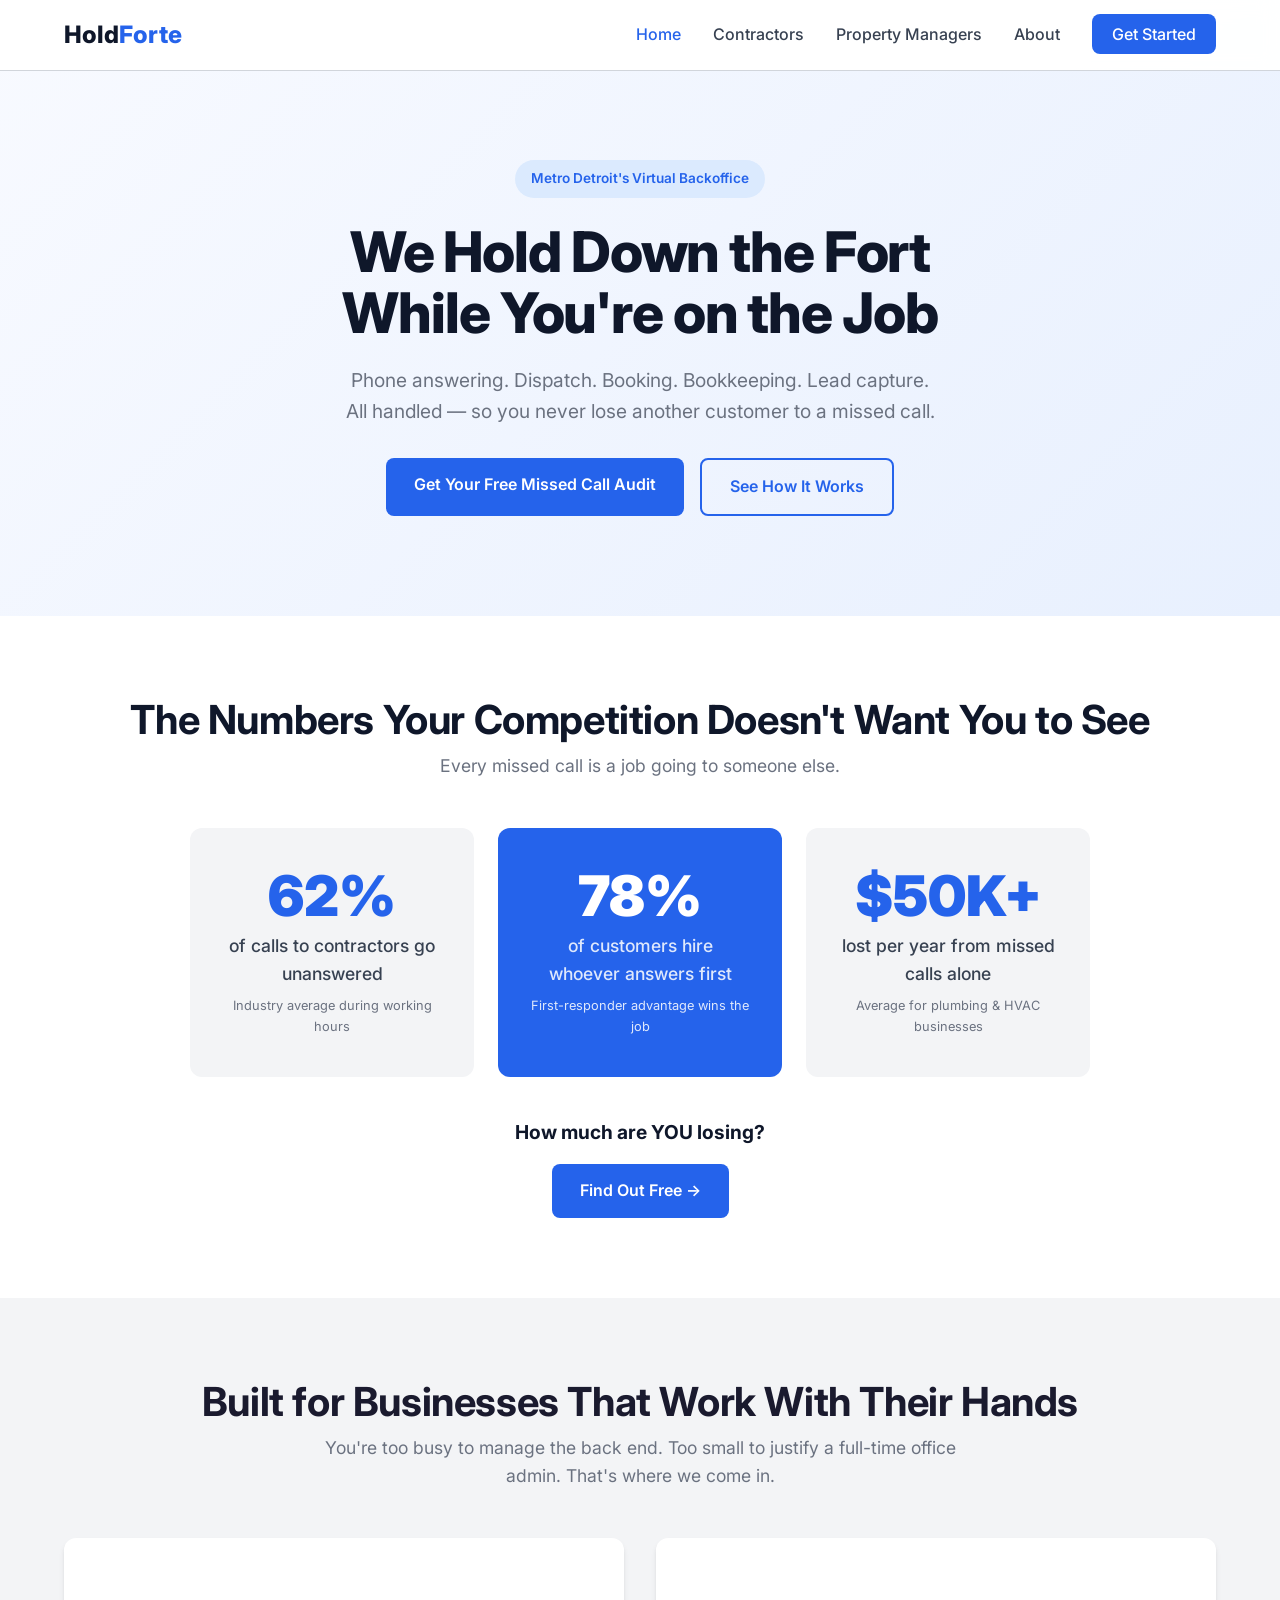
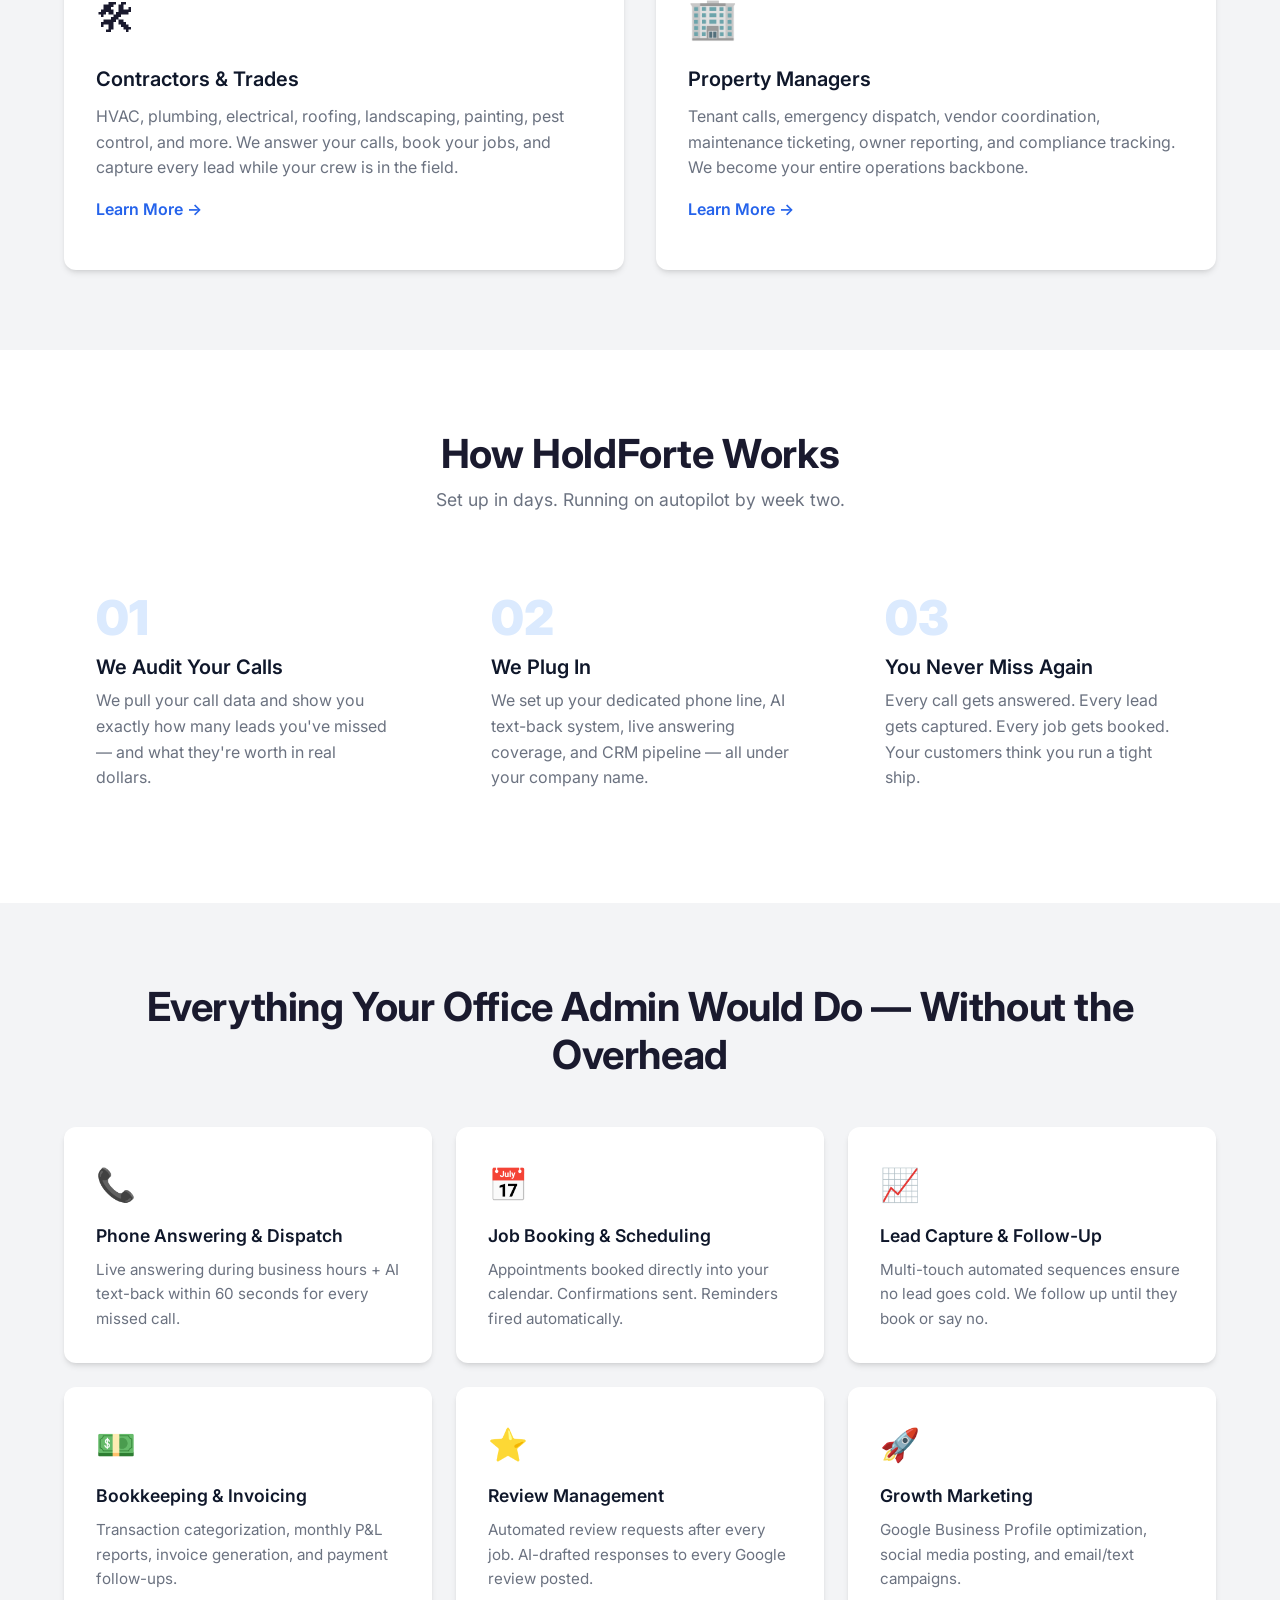
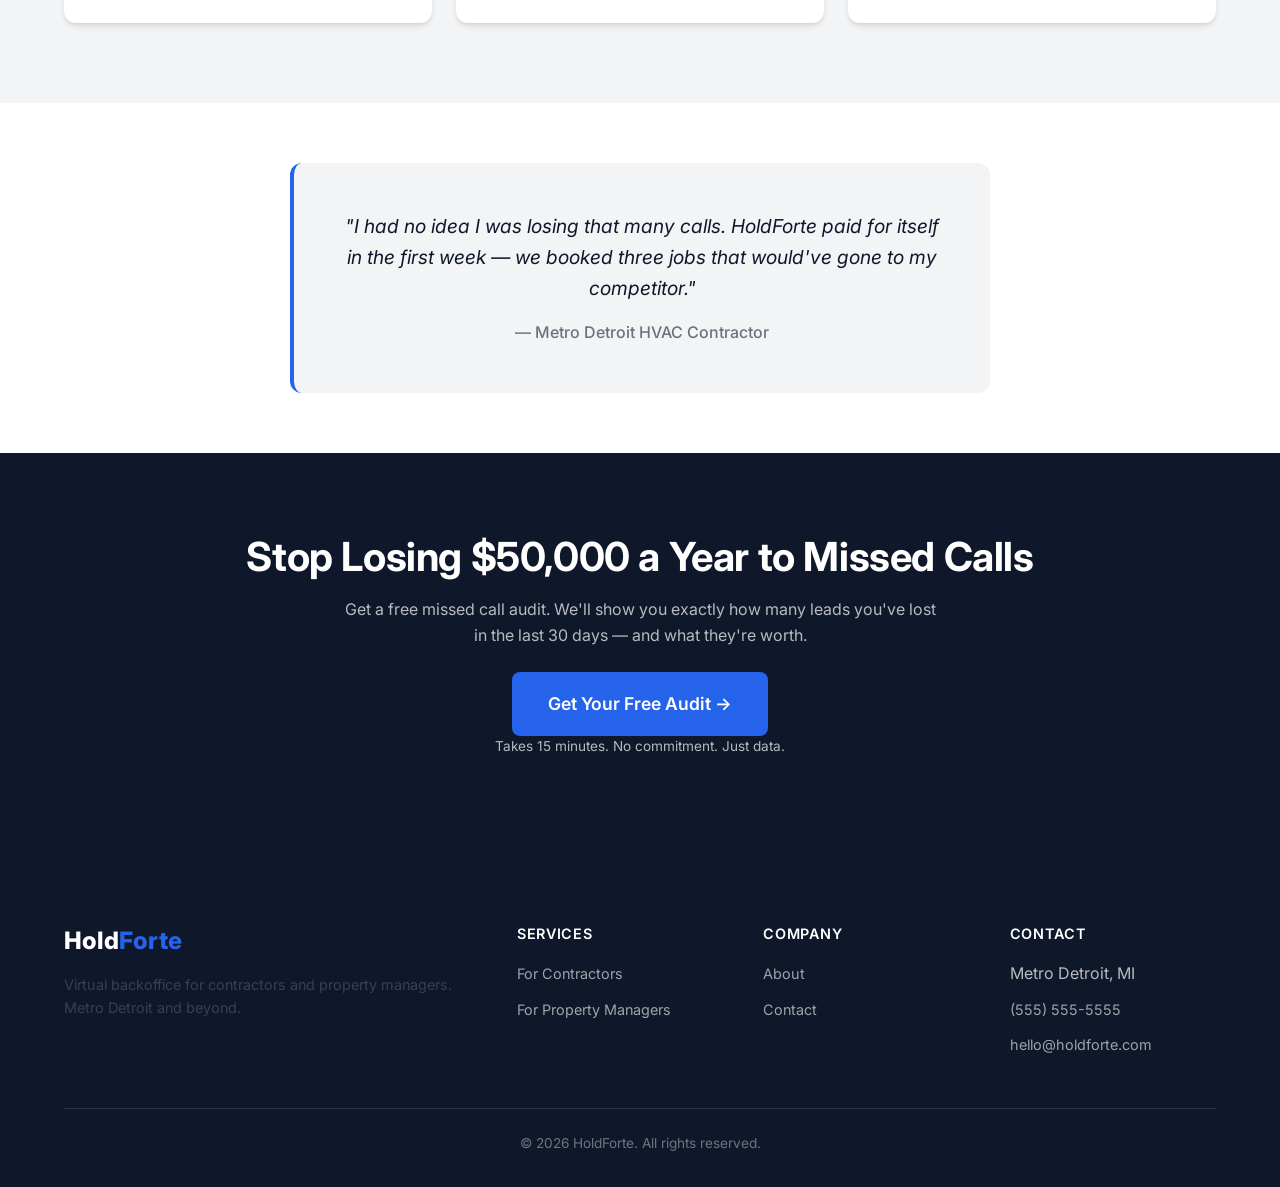
==== holdforte-site/index.html @ 232f2402 "Add HoldForte virtual backoffice website - full multi-page site with contractor and property manager" ====
<!DOCTYPE html>
<html lang="en">
<head>
    <meta charset="UTF-8">
    <meta name="viewport" content="width=device-width, initial-scale=1.0">
    <title>HoldForte | Virtual Backoffice for Contractors & Property Managers</title>
    <link rel="stylesheet" href="styles.css">
    <link rel="preconnect" href="https://fonts.googleapis.com">
    <link href="https://fonts.googleapis.com/css2?family=Inter:wght@300;400;500;600;700;800;900&display=swap" rel="stylesheet">
</head>
<body>
    <!-- Navigation -->
    <nav class="navbar">
        <div class="nav-container">
            <a href="index.html" class="logo">Hold<span class="logo-accent">Forte</span></a>
            <button class="nav-toggle" aria-label="Toggle menu">
                <span></span><span></span><span></span>
            </button>
            <ul class="nav-links">
                <li><a href="index.html" class="active">Home</a></li>
                <li><a href="contractors.html">Contractors</a></li>
                <li><a href="property-managers.html">Property Managers</a></li>
                <li><a href="about.html">About</a></li>
                <li><a href="contact.html" class="nav-cta">Get Started</a></li>
            </ul>
        </div>
    </nav>

    <!-- Hero Section -->
    <section class="hero">
        <div class="hero-content">
            <div class="hero-badge">Metro Detroit's Virtual Backoffice</div>
            <h1>We Hold Down the Fort<br>While You're on the Job</h1>
            <p class="hero-subtitle">Phone answering. Dispatch. Booking. Bookkeeping. Lead capture. All handled — so you never lose another customer to a missed call.</p>
            <div class="hero-cta-group">
                <a href="contact.html" class="btn btn-primary">Get Your Free Missed Call Audit</a>
                <a href="#how-it-works" class="btn btn-secondary">See How It Works</a>
            </div>
        </div>
    </section>

    <!-- Pain Stats Section -->
    <section class="stats-section">
        <div class="container">
            <div class="stats-header">
                <h2>The Numbers Your Competition Doesn't Want You to See</h2>
                <p>Every missed call is a job going to someone else.</p>
            </div>
            <div class="stats-grid">
                <div class="stat-card">
                    <div class="stat-number">62%</div>
                    <div class="stat-label">of calls to contractors go unanswered</div>
                    <div class="stat-source">Industry average during working hours</div>
                </div>
                <div class="stat-card stat-card-highlight">
                    <div class="stat-number">78%</div>
                    <div class="stat-label">of customers hire whoever answers first</div>
                    <div class="stat-source">First-responder advantage wins the job</div>
                </div>
                <div class="stat-card">
                    <div class="stat-number">$50K+</div>
                    <div class="stat-label">lost per year from missed calls alone</div>
                    <div class="stat-source">Average for plumbing & HVAC businesses</div>
                </div>
            </div>
            <div class="stats-cta">
                <p><strong>How much are YOU losing?</strong></p>
                <a href="contact.html" class="btn btn-primary">Find Out Free &rarr;</a>
            </div>
        </div>
    </section>

    <!-- Who We Serve -->
    <section class="serve-section">
        <div class="container">
            <h2>Built for Businesses That Work With Their Hands</h2>
            <p class="section-subtitle">You're too busy to manage the back end. Too small to justify a full-time office admin. That's where we come in.</p>
            <div class="serve-grid">
                <a href="contractors.html" class="serve-card">
                    <div class="serve-icon">&#128736;</div>
                    <h3>Contractors & Trades</h3>
                    <p>HVAC, plumbing, electrical, roofing, landscaping, painting, pest control, and more. We answer your calls, book your jobs, and capture every lead while your crew is in the field.</p>
                    <span class="serve-link">Learn More &rarr;</span>
                </a>
                <a href="property-managers.html" class="serve-card">
                    <div class="serve-icon">&#127970;</div>
                    <h3>Property Managers</h3>
                    <p>Tenant calls, emergency dispatch, vendor coordination, maintenance ticketing, owner reporting, and compliance tracking. We become your entire operations backbone.</p>
                    <span class="serve-link">Learn More &rarr;</span>
                </a>
            </div>
        </div>
    </section>

    <!-- How It Works -->
    <section class="how-section" id="how-it-works">
        <div class="container">
            <h2>How HoldForte Works</h2>
            <p class="section-subtitle">Set up in days. Running on autopilot by week two.</p>
            <div class="steps-grid">
                <div class="step-card">
                    <div class="step-number">01</div>
                    <h3>We Audit Your Calls</h3>
                    <p>We pull your call data and show you exactly how many leads you've missed — and what they're worth in real dollars.</p>
                </div>
                <div class="step-card">
                    <div class="step-number">02</div>
                    <h3>We Plug In</h3>
                    <p>We set up your dedicated phone line, AI text-back system, live answering coverage, and CRM pipeline — all under your company name.</p>
                </div>
                <div class="step-card">
                    <div class="step-number">03</div>
                    <h3>You Never Miss Again</h3>
                    <p>Every call gets answered. Every lead gets captured. Every job gets booked. Your customers think you run a tight ship.</p>
                </div>
            </div>
        </div>
    </section>

    <!-- Services Overview -->
    <section class="services-overview">
        <div class="container">
            <h2>Everything Your Office Admin Would Do — Without the Overhead</h2>
            <div class="services-grid">
                <div class="service-item">
                    <div class="service-icon-sm">&#128222;</div>
                    <h4>Phone Answering & Dispatch</h4>
                    <p>Live answering during business hours + AI text-back within 60 seconds for every missed call.</p>
                </div>
                <div class="service-item">
                    <div class="service-icon-sm">&#128197;</div>
                    <h4>Job Booking & Scheduling</h4>
                    <p>Appointments booked directly into your calendar. Confirmations sent. Reminders fired automatically.</p>
                </div>
                <div class="service-item">
                    <div class="service-icon-sm">&#128200;</div>
                    <h4>Lead Capture & Follow-Up</h4>
                    <p>Multi-touch automated sequences ensure no lead goes cold. We follow up until they book or say no.</p>
                </div>
                <div class="service-item">
                    <div class="service-icon-sm">&#128181;</div>
                    <h4>Bookkeeping & Invoicing</h4>
                    <p>Transaction categorization, monthly P&L reports, invoice generation, and payment follow-ups.</p>
                </div>
                <div class="service-item">
                    <div class="service-icon-sm">&#11088;</div>
                    <h4>Review Management</h4>
                    <p>Automated review requests after every job. AI-drafted responses to every Google review posted.</p>
                </div>
                <div class="service-item">
                    <div class="service-icon-sm">&#128640;</div>
                    <h4>Growth Marketing</h4>
                    <p>Google Business Profile optimization, social media posting, and email/text campaigns.</p>
                </div>
            </div>
        </div>
    </section>

    <!-- Social Proof / Testimonial placeholder -->
    <section class="proof-section">
        <div class="container">
            <div class="proof-card">
                <blockquote>
                    "I had no idea I was losing that many calls. HoldForte paid for itself in the first week — we booked three jobs that would've gone to my competitor."
                </blockquote>
                <cite>— Metro Detroit HVAC Contractor</cite>
            </div>
        </div>
    </section>

    <!-- Final CTA -->
    <section class="final-cta">
        <div class="container">
            <h2>Stop Losing $50,000 a Year to Missed Calls</h2>
            <p>Get a free missed call audit. We'll show you exactly how many leads you've lost in the last 30 days — and what they're worth.</p>
            <a href="contact.html" class="btn btn-primary btn-large">Get Your Free Audit &rarr;</a>
            <p class="cta-note">Takes 15 minutes. No commitment. Just data.</p>
        </div>
    </section>

    <!-- Footer -->
    <footer class="footer">
        <div class="container">
            <div class="footer-grid">
                <div class="footer-brand">
                    <div class="logo">Hold<span class="logo-accent">Forte</span></div>
                    <p>Virtual backoffice for contractors and property managers. Metro Detroit and beyond.</p>
                </div>
                <div class="footer-links">
                    <h4>Services</h4>
                    <ul>
                        <li><a href="contractors.html">For Contractors</a></li>
                        <li><a href="property-managers.html">For Property Managers</a></li>
                    </ul>
                </div>
                <div class="footer-links">
                    <h4>Company</h4>
                    <ul>
                        <li><a href="about.html">About</a></li>
                        <li><a href="contact.html">Contact</a></li>
                    </ul>
                </div>
                <div class="footer-links">
                    <h4>Contact</h4>
                    <ul>
                        <li>Metro Detroit, MI</li>
                        <li><a href="tel:+15555555555">(555) 555-5555</a></li>
                        <li><a href="mailto:hello@holdforte.com">hello@holdforte.com</a></li>
                    </ul>
                </div>
            </div>
            <div class="footer-bottom">
                <p>&copy; 2026 HoldForte. All rights reserved.</p>
            </div>
        </div>
    </footer>

    <script src="script.js"></script>
</body>
</html>
---- holdforte-site/styles.css ----
/* ===== RESET & BASE ===== */
*, *::before, *::after { box-sizing: border-box; margin: 0; padding: 0; }
html { scroll-behavior: smooth; }
body { font-family: 'Inter', -apple-system, BlinkMacSystemFont, sans-serif; color: #1a1a2e; line-height: 1.6; background: #ffffff; }
a { text-decoration: none; color: inherit; }
ul { list-style: none; }
img { max-width: 100%; display: block; }
.container { max-width: 1200px; margin: 0 auto; padding: 0 24px; }

/* ===== COLORS ===== */
:root {
    --primary: #2563eb;
    --primary-dark: #1d4ed8;
    --primary-light: #dbeafe;
    --accent: #f59e0b;
    --dark: #0f172a;
    --gray-900: #1a1a2e;
    --gray-700: #374151;
    --gray-500: #6b7280;
    --gray-300: #d1d5db;
    --gray-100: #f3f4f6;
    --white: #ffffff;
    --success: #10b981;
    --radius: 12px;
    --shadow: 0 4px 6px -1px rgba(0,0,0,0.1), 0 2px 4px -2px rgba(0,0,0,0.1);
    --shadow-lg: 0 10px 15px -3px rgba(0,0,0,0.1), 0 4px 6px -4px rgba(0,0,0,0.1);
}


/* ===== TYPOGRAPHY ===== */
h1 { font-size: clamp(2.2rem, 5vw, 3.5rem); font-weight: 800; line-height: 1.1; letter-spacing: -0.02em; }
h2 { font-size: clamp(1.8rem, 4vw, 2.5rem); font-weight: 700; line-height: 1.2; letter-spacing: -0.01em; }
h3 { font-size: 1.25rem; font-weight: 600; line-height: 1.3; }
h4 { font-size: 1.1rem; font-weight: 600; }
p { color: var(--gray-700); }
.section-subtitle { font-size: 1.1rem; color: var(--gray-500); max-width: 650px; margin: 0.5rem auto 0; text-align: center; }

/* ===== BUTTONS ===== */
.btn { display: inline-block; padding: 14px 28px; border-radius: 8px; font-weight: 600; font-size: 1rem; transition: all 0.2s ease; cursor: pointer; border: none; }
.btn-primary { background: var(--primary); color: var(--white); }
.btn-primary:hover { background: var(--primary-dark); transform: translateY(-1px); box-shadow: var(--shadow-lg); }
.btn-secondary { background: transparent; color: var(--primary); border: 2px solid var(--primary); }
.btn-secondary:hover { background: var(--primary-light); }
.btn-outline { background: transparent; color: var(--primary); border: 2px solid var(--primary); }
.btn-outline:hover { background: var(--primary); color: var(--white); }
.btn-large { padding: 18px 36px; font-size: 1.1rem; }
.btn-full { width: 100%; text-align: center; }


/* ===== NAVBAR ===== */
.navbar { position: fixed; top: 0; left: 0; right: 0; z-index: 1000; background: rgba(255,255,255,0.95); backdrop-filter: blur(10px); border-bottom: 1px solid var(--gray-300); padding: 16px 0; }
.nav-container { max-width: 1200px; margin: 0 auto; padding: 0 24px; display: flex; align-items: center; justify-content: space-between; }
.logo { font-size: 1.5rem; font-weight: 800; color: var(--dark); }
.logo-accent { color: var(--primary); }
.nav-links { display: flex; align-items: center; gap: 32px; }
.nav-links a { font-weight: 500; color: var(--gray-700); transition: color 0.2s; }
.nav-links a:hover, .nav-links a.active { color: var(--primary); }
.nav-cta { background: var(--primary); color: var(--white) !important; padding: 10px 20px; border-radius: 8px; }
.nav-cta:hover { background: var(--primary-dark) !important; }
.nav-toggle { display: none; background: none; border: none; cursor: pointer; padding: 4px; }
.nav-toggle span { display: block; width: 24px; height: 2px; background: var(--dark); margin: 5px 0; transition: 0.3s; }

/* ===== HERO ===== */
.hero, .page-hero { padding: 160px 24px 100px; text-align: center; background: linear-gradient(135deg, #f8faff 0%, #e8f0fe 100%); }
.hero-content { max-width: 800px; margin: 0 auto; }
.hero-badge { display: inline-block; background: var(--primary-light); color: var(--primary); padding: 8px 16px; border-radius: 20px; font-size: 0.85rem; font-weight: 600; margin-bottom: 24px; }
.hero h1 { margin-bottom: 20px; color: var(--dark); }
.hero-subtitle { font-size: 1.2rem; color: var(--gray-500); max-width: 600px; margin: 0 auto 32px; }
.hero-cta-group { display: flex; gap: 16px; justify-content: center; flex-wrap: wrap; }


/* ===== PAGE HEROES ===== */
.contractor-hero { background: linear-gradient(135deg, #0f172a 0%, #1e3a5f 100%); }
.contractor-hero h1, .contractor-hero .hero-subtitle, .contractor-hero .hero-badge { color: var(--white); }
.contractor-hero .hero-badge { background: rgba(255,255,255,0.15); color: var(--white); }
.pm-hero { background: linear-gradient(135deg, #1a1a2e 0%, #16213e 100%); }
.pm-hero h1, .pm-hero .hero-subtitle, .pm-hero .hero-badge { color: var(--white); }
.pm-hero .hero-badge { background: rgba(255,255,255,0.15); color: var(--white); }
.about-hero { background: linear-gradient(135deg, #f8faff 0%, #e8f0fe 100%); }

/* ===== STATS SECTION ===== */
.stats-section { padding: 80px 24px; background: var(--white); }
.stats-header { text-align: center; margin-bottom: 48px; }
.stats-header h2 { color: var(--dark); }
.stats-header p { color: var(--gray-500); margin-top: 8px; font-size: 1.1rem; }
.stats-grid { display: grid; grid-template-columns: repeat(auto-fit, minmax(280px, 1fr)); gap: 24px; max-width: 900px; margin: 0 auto; }
.stat-card { background: var(--gray-100); padding: 40px 32px; border-radius: var(--radius); text-align: center; }
.stat-card-highlight { background: var(--primary); color: var(--white); }
.stat-card-highlight .stat-label, .stat-card-highlight .stat-source { color: rgba(255,255,255,0.85); }
.stat-number { font-size: 3.5rem; font-weight: 900; color: var(--primary); line-height: 1; margin-bottom: 8px; }
.stat-card-highlight .stat-number { color: var(--white); }
.stat-label { font-size: 1.1rem; font-weight: 500; color: var(--gray-700); }
.stat-source { font-size: 0.8rem; color: var(--gray-500); margin-top: 8px; }
.stats-cta { text-align: center; margin-top: 40px; }
.stats-cta p { margin-bottom: 16px; font-size: 1.2rem; color: var(--dark); }


/* ===== SERVE SECTION ===== */
.serve-section { padding: 80px 24px; background: var(--gray-100); text-align: center; }
.serve-section h2 { margin-bottom: 8px; }
.serve-grid { display: grid; grid-template-columns: repeat(auto-fit, minmax(320px, 1fr)); gap: 32px; margin-top: 48px; }
.serve-card { background: var(--white); padding: 48px 32px; border-radius: var(--radius); box-shadow: var(--shadow); transition: transform 0.2s, box-shadow 0.2s; text-align: left; display: block; }
.serve-card:hover { transform: translateY(-4px); box-shadow: var(--shadow-lg); }
.serve-icon { font-size: 2.5rem; margin-bottom: 16px; }
.serve-card h3 { margin-bottom: 12px; color: var(--dark); }
.serve-card p { color: var(--gray-500); margin-bottom: 16px; }
.serve-link { color: var(--primary); font-weight: 600; }

/* ===== HOW IT WORKS ===== */
.how-section { padding: 80px 24px; background: var(--white); text-align: center; }
.steps-grid { display: grid; grid-template-columns: repeat(auto-fit, minmax(280px, 1fr)); gap: 32px; margin-top: 48px; }
.step-card { padding: 32px; text-align: left; }
.step-number { font-size: 3rem; font-weight: 900; color: var(--primary-light); margin-bottom: 12px; line-height: 1; }
.step-card h3 { margin-bottom: 8px; color: var(--dark); }
.step-card p { color: var(--gray-500); }

/* ===== SERVICES OVERVIEW ===== */
.services-overview { padding: 80px 24px; background: var(--gray-100); text-align: center; }
.services-overview h2 { margin-bottom: 48px; }
.services-grid { display: grid; grid-template-columns: repeat(auto-fit, minmax(320px, 1fr)); gap: 24px; }
.service-item { background: var(--white); padding: 32px; border-radius: var(--radius); text-align: left; box-shadow: var(--shadow); }
.service-icon-sm { font-size: 2rem; margin-bottom: 12px; }
.service-item h4 { margin-bottom: 8px; color: var(--dark); }
.service-item p { color: var(--gray-500); font-size: 0.95rem; }


/* ===== SERVICES DETAIL (Contractor/PM pages) ===== */
.services-detail { padding: 80px 24px; background: var(--white); text-align: center; }
.services-detail h2 { margin-bottom: 8px; }
.service-detail-grid { display: grid; grid-template-columns: repeat(auto-fit, minmax(340px, 1fr)); gap: 24px; margin-top: 48px; text-align: left; }
.service-detail-card { background: var(--gray-100); padding: 32px; border-radius: var(--radius); }
.service-detail-icon { font-size: 2rem; margin-bottom: 12px; }
.service-detail-card h3 { margin-bottom: 16px; color: var(--dark); }
.service-detail-card ul { padding-left: 0; }
.service-detail-card li { padding: 6px 0; padding-left: 20px; position: relative; color: var(--gray-700); font-size: 0.95rem; }
.service-detail-card li::before { content: ""; position: absolute; left: 0; top: 14px; width: 8px; height: 8px; background: var(--primary); border-radius: 50%; }

/* ===== PROBLEM SECTION ===== */
.problem-section { padding: 80px 24px; background: var(--gray-100); }
.problem-section h2 { margin-bottom: 16px; }
.problem-grid { display: grid; grid-template-columns: 1fr 1fr; gap: 48px; align-items: start; }
.problem-content { }
.problem-list { margin: 20px 0; padding-left: 0; }
.problem-list li { padding: 10px 0; padding-left: 20px; position: relative; color: var(--gray-700); }
.problem-list li::before { content: ""; position: absolute; left: 0; top: 18px; width: 8px; height: 8px; background: #ef4444; border-radius: 50%; }
.problem-kicker { font-weight: 600; color: var(--dark); margin-top: 16px; font-size: 1.05rem; }


/* ===== MATH CARD ===== */
.math-card { background: var(--white); padding: 36px; border-radius: var(--radius); box-shadow: var(--shadow-lg); border: 2px solid var(--primary-light); }
.math-card h3 { margin-bottom: 20px; color: var(--dark); text-align: center; }
.math-row { display: flex; justify-content: space-between; padding: 12px 0; border-bottom: 1px solid var(--gray-300); }
.math-value { font-weight: 700; color: var(--dark); }
.math-total { border-bottom: none; border-top: 2px solid var(--primary); padding-top: 16px; margin-top: 8px; }
.math-total .math-value { color: var(--primary); }
.math-bottom { text-align: center; margin-top: 20px; padding: 16px; background: var(--primary-light); border-radius: 8px; color: var(--primary-dark); }

/* ===== INDUSTRIES ===== */
.industries-section { padding: 60px 24px; background: var(--white); text-align: center; }
.industries-grid { display: flex; flex-wrap: wrap; gap: 12px; justify-content: center; margin-top: 32px; }
.industry-tag { background: var(--gray-100); color: var(--gray-700); padding: 10px 20px; border-radius: 24px; font-size: 0.9rem; font-weight: 500; border: 1px solid var(--gray-300); }
.industries-note { margin-top: 24px; font-weight: 500; color: var(--gray-500); }

/* ===== PRICING ===== */
.pricing-section { padding: 80px 24px; background: var(--gray-100); text-align: center; }
.pricing-section h2 { margin-bottom: 8px; }
.pricing-grid { display: grid; grid-template-columns: repeat(auto-fit, minmax(300px, 1fr)); gap: 24px; margin-top: 48px; align-items: start; }
.pricing-card { background: var(--white); padding: 40px 32px; border-radius: var(--radius); box-shadow: var(--shadow); text-align: left; position: relative; }
.pricing-card-popular { border: 2px solid var(--primary); transform: scale(1.02); }
.pricing-badge { position: absolute; top: -12px; left: 50%; transform: translateX(-50%); background: var(--primary); color: var(--white); padding: 4px 16px; border-radius: 12px; font-size: 0.8rem; font-weight: 600; }
.pricing-tier { font-size: 0.9rem; font-weight: 600; color: var(--primary); text-transform: uppercase; letter-spacing: 0.05em; margin-bottom: 8px; }
.pricing-price { font-size: 2.5rem; font-weight: 800; color: var(--dark); margin-bottom: 8px; }
.pricing-price span { font-size: 1rem; font-weight: 400; color: var(--gray-500); }
.pricing-desc { color: var(--gray-500); font-size: 0.9rem; margin-bottom: 24px; padding-bottom: 24px; border-bottom: 1px solid var(--gray-300); }
.pricing-features { margin-bottom: 24px; }
.pricing-features li { padding: 8px 0; color: var(--gray-700); font-size: 0.95rem; }
.pricing-note { margin-top: 24px; color: var(--gray-500); font-size: 0.9rem; }


/* ===== PM PAIN GRID ===== */
.pm-pain-grid { display: grid; grid-template-columns: repeat(auto-fit, minmax(300px, 1fr)); gap: 24px; margin-top: 48px; }
.pain-card { background: var(--white); padding: 32px; border-radius: var(--radius); box-shadow: var(--shadow); }
.pain-icon { font-size: 2rem; margin-bottom: 12px; }
.pain-card h3 { margin-bottom: 8px; color: var(--dark); }
.pain-card p { color: var(--gray-500); font-size: 0.95rem; }

/* ===== WHY SECTION ===== */
.why-section { padding: 80px 24px; background: var(--gray-100); text-align: center; }
.why-grid { display: grid; grid-template-columns: repeat(auto-fit, minmax(250px, 1fr)); gap: 24px; margin-top: 48px; }
.why-card { background: var(--white); padding: 32px; border-radius: var(--radius); text-align: left; box-shadow: var(--shadow); }
.why-card h3 { color: var(--dark); margin-bottom: 8px; }
.why-card p { color: var(--gray-500); font-size: 0.95rem; }

/* ===== PROOF / TESTIMONIAL ===== */
.proof-section { padding: 60px 24px; background: var(--white); }
.proof-card { max-width: 700px; margin: 0 auto; text-align: center; padding: 48px; background: var(--gray-100); border-radius: var(--radius); border-left: 4px solid var(--primary); }
.proof-card blockquote { font-size: 1.2rem; font-style: italic; color: var(--dark); line-height: 1.6; margin-bottom: 16px; }
.proof-card cite { color: var(--gray-500); font-style: normal; font-weight: 500; }

/* ===== FINAL CTA ===== */
.final-cta { padding: 80px 24px; background: var(--dark); text-align: center; }
.final-cta h2 { color: var(--white); margin-bottom: 16px; }
.final-cta p { color: rgba(255,255,255,0.7); max-width: 600px; margin: 0 auto 24px; }
.cta-note { color: rgba(255,255,255,0.5); font-size: 0.85rem; margin-top: 12px; }


/* ===== ABOUT PAGE ===== */
.about-story { padding: 80px 24px; }
.story-content { max-width: 800px; margin: 0 auto; }
.story-content h2 { margin-top: 48px; margin-bottom: 16px; color: var(--dark); }
.story-content h2:first-child { margin-top: 0; }
.story-content p { margin-bottom: 16px; font-size: 1.05rem; line-height: 1.7; }
.beliefs-grid { display: grid; grid-template-columns: repeat(auto-fit, minmax(280px, 1fr)); gap: 24px; margin: 32px 0; }
.belief-card { background: var(--gray-100); padding: 28px; border-radius: var(--radius); }
.belief-card h3 { color: var(--dark); margin-bottom: 8px; }
.belief-card p { color: var(--gray-500); font-size: 0.95rem; margin-bottom: 0; }

/* ===== CONTACT PAGE ===== */
.contact-section { padding: 140px 24px 80px; }
.contact-grid { display: grid; grid-template-columns: 1fr 1fr; gap: 64px; align-items: start; }
.contact-info h1 { margin-bottom: 12px; }
.contact-subtitle { font-size: 1.1rem; color: var(--gray-500); margin-bottom: 32px; }
.contact-methods { margin-bottom: 32px; }
.contact-method { display: flex; gap: 16px; align-items: flex-start; margin-bottom: 24px; }
.contact-icon { font-size: 1.5rem; min-width: 40px; text-align: center; }
.contact-method h3 { margin-bottom: 4px; color: var(--dark); font-size: 1rem; }
.contact-method p { font-size: 0.95rem; margin: 0; }
.contact-method a { color: var(--primary); }
.contact-note { font-size: 0.8rem; color: var(--gray-500); }
.audit-box { background: var(--primary-light); padding: 24px; border-radius: var(--radius); border: 1px solid var(--primary); }
.audit-box h3 { color: var(--primary-dark); margin-bottom: 8px; }
.audit-box p { font-size: 0.95rem; color: var(--gray-700); margin-bottom: 12px; }
.audit-box ul { padding-left: 20px; list-style: disc; }
.audit-box li { font-size: 0.9rem; color: var(--gray-700); padding: 4px 0; }


/* ===== CONTACT FORM ===== */
.contact-form-wrapper { background: var(--white); padding: 40px; border-radius: var(--radius); box-shadow: var(--shadow-lg); border: 1px solid var(--gray-300); }
.contact-form h2 { margin-bottom: 4px; font-size: 1.5rem; }
.contact-form > p { margin-bottom: 24px; color: var(--gray-500); }
.form-group { margin-bottom: 20px; }
.form-group label { display: block; font-size: 0.9rem; font-weight: 500; color: var(--gray-700); margin-bottom: 6px; }
.form-group input, .form-group select, .form-group textarea { width: 100%; padding: 12px 16px; border: 1px solid var(--gray-300); border-radius: 8px; font-size: 1rem; font-family: inherit; transition: border-color 0.2s; }
.form-group input:focus, .form-group select:focus, .form-group textarea:focus { outline: none; border-color: var(--primary); box-shadow: 0 0 0 3px var(--primary-light); }
.form-row { display: grid; grid-template-columns: 1fr 1fr; gap: 16px; }
.form-note { font-size: 0.8rem; color: var(--gray-500); margin-top: 12px; text-align: center; }

/* ===== FOOTER ===== */
.footer { padding: 60px 24px 32px; background: var(--dark); color: rgba(255,255,255,0.7); }
.footer-grid { display: grid; grid-template-columns: 2fr 1fr 1fr 1fr; gap: 40px; margin-bottom: 40px; }
.footer-brand p { margin-top: 12px; font-size: 0.9rem; }
.footer-brand .logo { color: var(--white); }
.footer-links h4 { color: var(--white); margin-bottom: 16px; font-size: 0.9rem; text-transform: uppercase; letter-spacing: 0.05em; }
.footer-links li { margin-bottom: 10px; }
.footer-links a { color: rgba(255,255,255,0.6); transition: color 0.2s; font-size: 0.9rem; }
.footer-links a:hover { color: var(--white); }
.footer-bottom { border-top: 1px solid rgba(255,255,255,0.1); padding-top: 24px; text-align: center; }
.footer-bottom p { font-size: 0.85rem; color: rgba(255,255,255,0.4); }


/* ===== RESPONSIVE ===== */
@media (max-width: 768px) {
    .nav-links { display: none; position: absolute; top: 100%; left: 0; right: 0; background: var(--white); flex-direction: column; padding: 24px; gap: 16px; border-bottom: 1px solid var(--gray-300); box-shadow: var(--shadow); }
    .nav-links.active { display: flex; }
    .nav-toggle { display: block; }
    .hero, .page-hero { padding: 120px 24px 60px; }
    .stats-grid { grid-template-columns: 1fr; }
    .serve-grid { grid-template-columns: 1fr; }
    .problem-grid { grid-template-columns: 1fr; }
    .service-detail-grid { grid-template-columns: 1fr; }
    .pricing-grid { grid-template-columns: 1fr; }
    .pricing-card-popular { transform: none; }
    .contact-grid { grid-template-columns: 1fr; }
    .footer-grid { grid-template-columns: 1fr 1fr; }
    .form-row { grid-template-columns: 1fr; }
    .why-grid { grid-template-columns: 1fr; }
    .pm-pain-grid { grid-template-columns: 1fr; }
    h1 { font-size: 2rem; }
    h2 { font-size: 1.6rem; }
}

@media (max-width: 480px) {
    .footer-grid { grid-template-columns: 1fr; }
    .hero-cta-group { flex-direction: column; align-items: center; }
    .btn { width: 100%; text-align: center; }
}
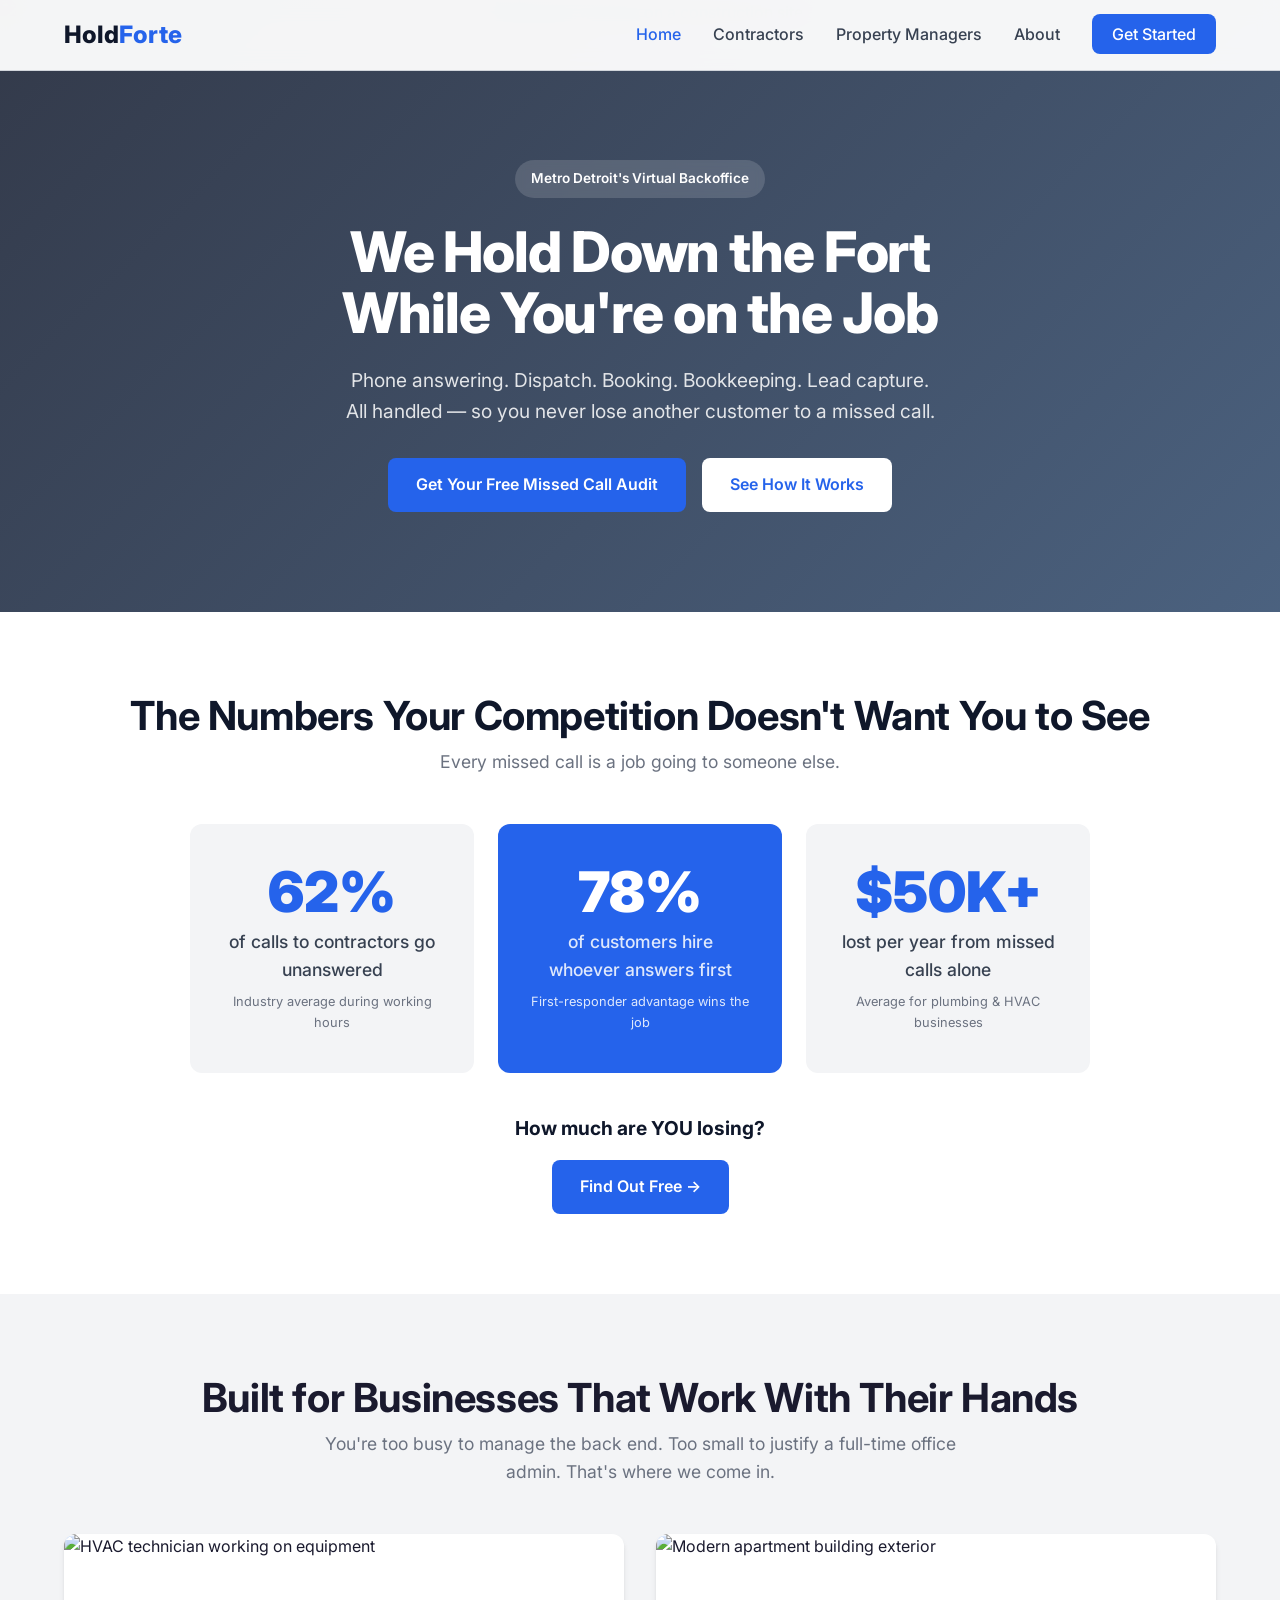
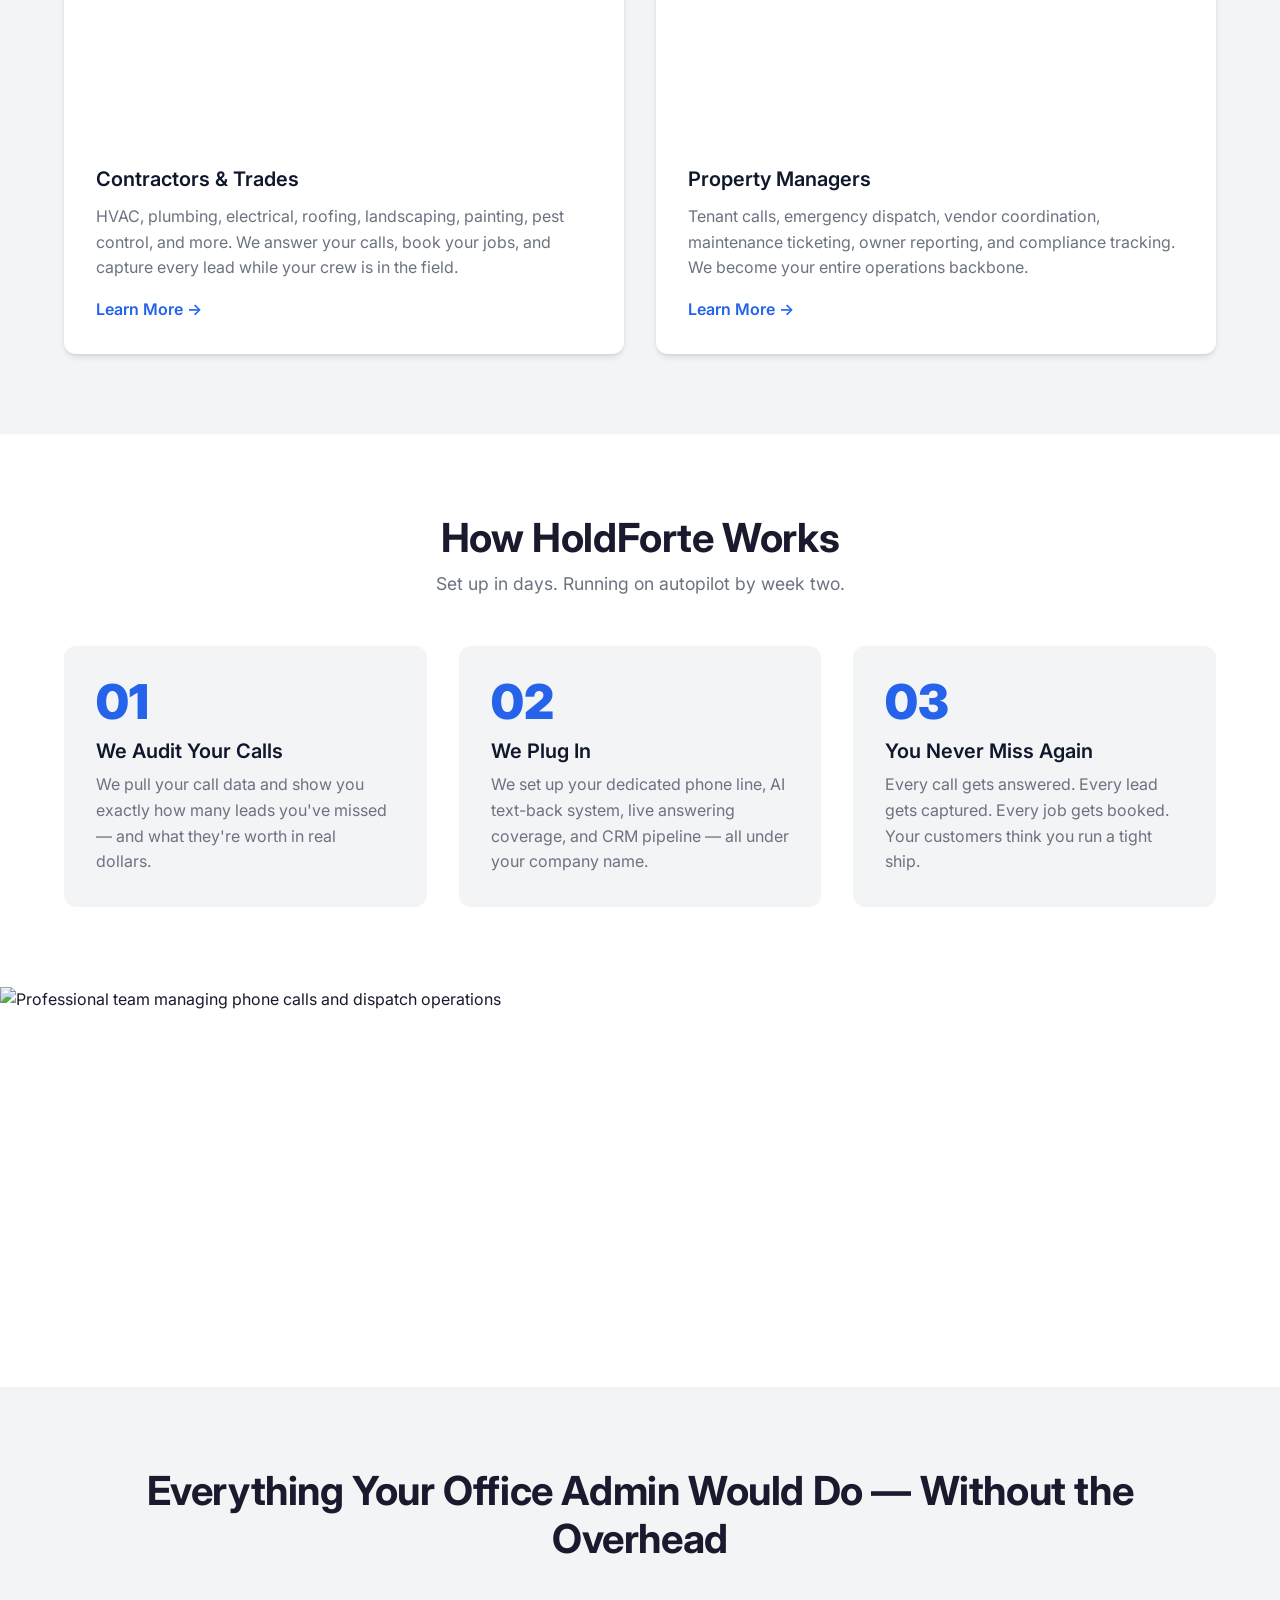
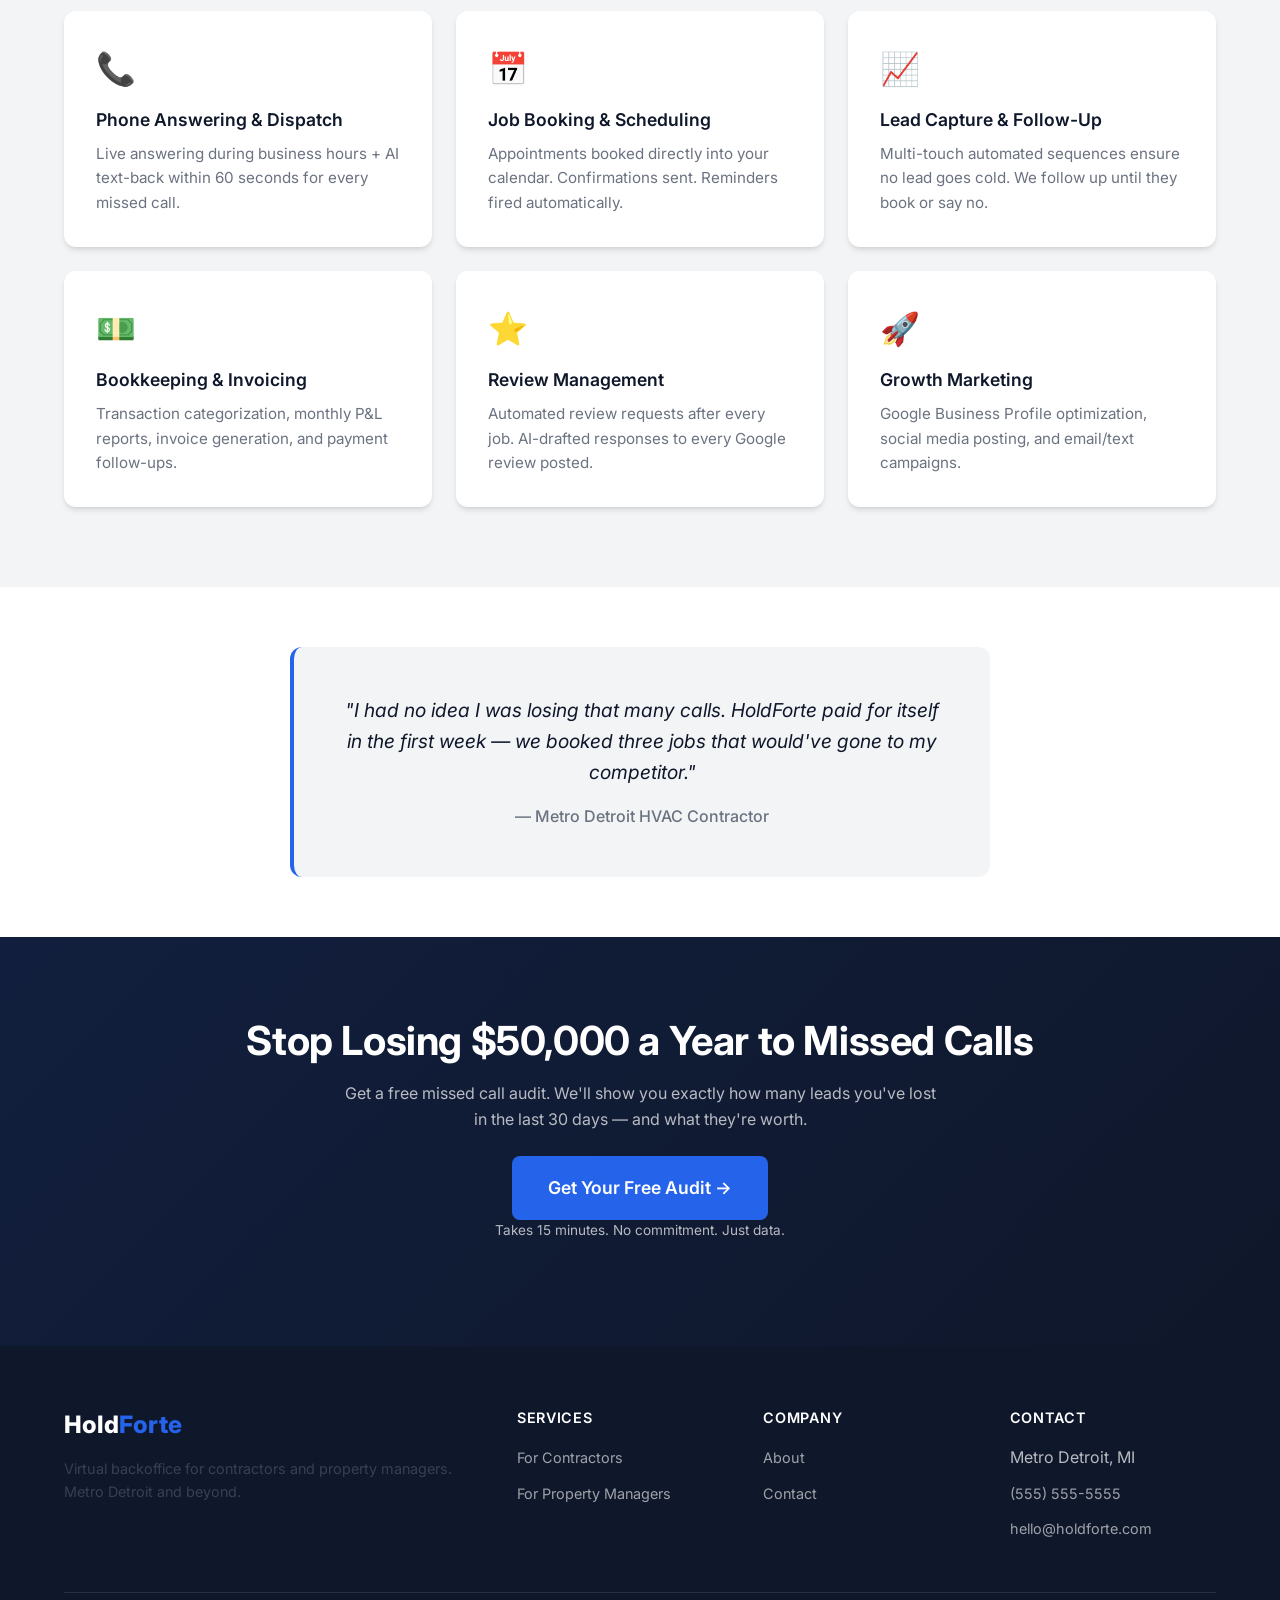
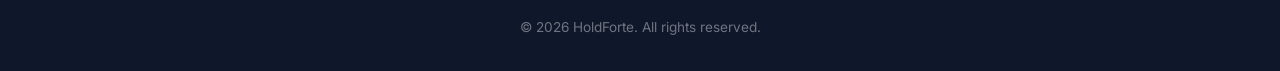
==== commit 3be53372: "Enhance site with stock images, SEO meta tags, Open Graph, and visual improvements - Added Unsplash " ====
--- a/holdforte-site/index.html
+++ b/holdforte-site/index.html
@@ -3,9 +3,51 @@
 <head>
     <meta charset="UTF-8">
     <meta name="viewport" content="width=device-width, initial-scale=1.0">
-    <title>HoldForte | Virtual Backoffice for Contractors & Property Managers</title>
+    <title>HoldForte | Virtual Backoffice for Contractors & Property Managers | Metro Detroit</title>
+    <meta name="description" content="HoldForte is Metro Detroit's virtual backoffice for contractors and property managers. Phone answering, dispatch, booking, bookkeeping, and lead capture — so you never lose another customer to a missed call.">
+    <meta name="keywords" content="virtual backoffice, contractor answering service, property management support, HVAC phone service, plumber dispatch, Metro Detroit, missed call recovery">
+    <meta name="author" content="HoldForte">
+    <meta name="robots" content="index, follow">
+    <link rel="canonical" href="https://holdforte.com/">
+
+    <!-- Open Graph / Social -->
+    <meta property="og:type" content="website">
+    <meta property="og:title" content="HoldForte | Virtual Backoffice for Contractors & Property Managers">
+    <meta property="og:description" content="Never lose another job to a missed call. Phone answering, dispatch, booking, and lead capture for trades businesses and property managers in Metro Detroit.">
+    <meta property="og:image" content="https://images.unsplash.com/photo-1504307651254-35680f356dfd?w=1200&h=630&fit=crop">
+    <meta property="og:url" content="https://holdforte.com/">
+    <meta property="og:site_name" content="HoldForte">
+
+    <!-- Twitter Card -->
+    <meta name="twitter:card" content="summary_large_image">
+    <meta name="twitter:title" content="HoldForte | Virtual Backoffice for Contractors & Property Managers">
+    <meta name="twitter:description" content="Never lose another job to a missed call. Phone answering, dispatch, booking, and lead capture for trades businesses.">
+    <meta name="twitter:image" content="https://images.unsplash.com/photo-1504307651254-35680f356dfd?w=1200&h=630&fit=crop">
+
+    <!-- Structured Data -->
+    <script type="application/ld+json">
+    {
+        "@context": "https://schema.org",
+        "@type": "LocalBusiness",
+        "name": "HoldForte",
+        "description": "Virtual backoffice for contractors and property managers in Metro Detroit. Phone answering, dispatch, booking, bookkeeping, and lead capture services.",
+        "url": "https://holdforte.com",
+        "telephone": "+15555555555",
+        "email": "hello@holdforte.com",
+        "address": {
+            "@type": "PostalAddress",
+            "addressLocality": "Detroit",
+            "addressRegion": "MI",
+            "addressCountry": "US"
+        },
+        "areaServed": "Metro Detroit, Michigan",
+        "serviceType": ["Virtual Assistant", "Answering Service", "Business Process Outsourcing", "Dispatch Service"]
+    }
+    </script>
+
     <link rel="stylesheet" href="styles.css">
     <link rel="preconnect" href="https://fonts.googleapis.com">
+    <link rel="preconnect" href="https://fonts.gstatic.com" crossorigin>
     <link href="https://fonts.googleapis.com/css2?family=Inter:wght@300;400;500;600;700;800;900&display=swap" rel="stylesheet">
 </head>
 <body>
@@ -13,7 +55,7 @@
     <nav class="navbar">
         <div class="nav-container">
             <a href="index.html" class="logo">Hold<span class="logo-accent">Forte</span></a>
-            <button class="nav-toggle" aria-label="Toggle menu">
+            <button class="nav-toggle" aria-label="Toggle navigation menu">
                 <span></span><span></span><span></span>
             </button>
             <ul class="nav-links">
@@ -26,15 +68,19 @@
         </div>
     </nav>
 
-    <!-- Hero Section -->
+    <!-- Hero Section with Background Image -->
     <section class="hero">
+        <div class="hero-bg">
+            <img src="https://images.unsplash.com/photo-1504307651254-35680f356dfd?w=1400&h=800&fit=crop" alt="Contractor working on a construction site" loading="eager">
+        </div>
+        <div class="hero-overlay"></div>
         <div class="hero-content">
             <div class="hero-badge">Metro Detroit's Virtual Backoffice</div>
             <h1>We Hold Down the Fort<br>While You're on the Job</h1>
             <p class="hero-subtitle">Phone answering. Dispatch. Booking. Bookkeeping. Lead capture. All handled — so you never lose another customer to a missed call.</p>
             <div class="hero-cta-group">
                 <a href="contact.html" class="btn btn-primary">Get Your Free Missed Call Audit</a>
-                <a href="#how-it-works" class="btn btn-secondary">See How It Works</a>
+                <a href="#how-it-works" class="btn btn-white">See How It Works</a>
             </div>
         </div>
     </section>
@@ -77,16 +123,20 @@
             <p class="section-subtitle">You're too busy to manage the back end. Too small to justify a full-time office admin. That's where we come in.</p>
             <div class="serve-grid">
                 <a href="contractors.html" class="serve-card">
-                    <div class="serve-icon">&#128736;</div>
-                    <h3>Contractors & Trades</h3>
-                    <p>HVAC, plumbing, electrical, roofing, landscaping, painting, pest control, and more. We answer your calls, book your jobs, and capture every lead while your crew is in the field.</p>
-                    <span class="serve-link">Learn More &rarr;</span>
+                    <img src="https://images.unsplash.com/photo-1621905251189-08b45d6a269e?w=800&h=400&fit=crop" alt="HVAC technician working on equipment" class="serve-card-img" loading="lazy">
+                    <div class="serve-card-body">
+                        <h3>Contractors & Trades</h3>
+                        <p>HVAC, plumbing, electrical, roofing, landscaping, painting, pest control, and more. We answer your calls, book your jobs, and capture every lead while your crew is in the field.</p>
+                        <span class="serve-link">Learn More &rarr;</span>
+                    </div>
                 </a>
                 <a href="property-managers.html" class="serve-card">
-                    <div class="serve-icon">&#127970;</div>
-                    <h3>Property Managers</h3>
-                    <p>Tenant calls, emergency dispatch, vendor coordination, maintenance ticketing, owner reporting, and compliance tracking. We become your entire operations backbone.</p>
-                    <span class="serve-link">Learn More &rarr;</span>
+                    <img src="https://images.unsplash.com/photo-1560518883-ce09059eeffa?w=800&h=400&fit=crop" alt="Modern apartment building exterior" class="serve-card-img" loading="lazy">
+                    <div class="serve-card-body">
+                        <h3>Property Managers</h3>
+                        <p>Tenant calls, emergency dispatch, vendor coordination, maintenance ticketing, owner reporting, and compliance tracking. We become your entire operations backbone.</p>
+                        <span class="serve-link">Learn More &rarr;</span>
+                    </div>
                 </a>
             </div>
         </div>
@@ -117,6 +167,11 @@
         </div>
     </section>
 
+    <!-- Feature Image Break -->
+    <section class="feature-img-section">
+        <img src="https://images.unsplash.com/photo-1581578731548-c64695cc6952?w=1400&h=400&fit=crop" alt="Professional team managing phone calls and dispatch operations" loading="lazy">
+    </section>
+
     <!-- Services Overview -->
     <section class="services-overview">
         <div class="container">
@@ -156,7 +211,7 @@
         </div>
     </section>
 
-    <!-- Social Proof / Testimonial placeholder -->
+    <!-- Social Proof -->
     <section class="proof-section">
         <div class="container">
             <div class="proof-card">
--- a/holdforte-site/styles.css
+++ b/holdforte-site/styles.css
@@ -21,11 +21,11 @@
     --gray-100: #f3f4f6;
     --white: #ffffff;
     --success: #10b981;
+    --danger: #ef4444;
     --radius: 12px;
     --shadow: 0 4px 6px -1px rgba(0,0,0,0.1), 0 2px 4px -2px rgba(0,0,0,0.1);
     --shadow-lg: 0 10px 15px -3px rgba(0,0,0,0.1), 0 4px 6px -4px rgba(0,0,0,0.1);
 }
-
 
 /* ===== TYPOGRAPHY ===== */
 h1 { font-size: clamp(2.2rem, 5vw, 3.5rem); font-weight: 800; line-height: 1.1; letter-spacing: -0.02em; }
@@ -45,6 +45,8 @@
 .btn-outline:hover { background: var(--primary); color: var(--white); }
 .btn-large { padding: 18px 36px; font-size: 1.1rem; }
 .btn-full { width: 100%; text-align: center; }
+.btn-white { background: var(--white); color: var(--primary); }
+.btn-white:hover { background: var(--gray-100); transform: translateY(-1px); }
 
 
 /* ===== NAVBAR ===== */
@@ -60,23 +62,30 @@
 .nav-toggle { display: none; background: none; border: none; cursor: pointer; padding: 4px; }
 .nav-toggle span { display: block; width: 24px; height: 2px; background: var(--dark); margin: 5px 0; transition: 0.3s; }
 
-/* ===== HERO ===== */
-.hero, .page-hero { padding: 160px 24px 100px; text-align: center; background: linear-gradient(135deg, #f8faff 0%, #e8f0fe 100%); }
-.hero-content { max-width: 800px; margin: 0 auto; }
-.hero-badge { display: inline-block; background: var(--primary-light); color: var(--primary); padding: 8px 16px; border-radius: 20px; font-size: 0.85rem; font-weight: 600; margin-bottom: 24px; }
-.hero h1 { margin-bottom: 20px; color: var(--dark); }
-.hero-subtitle { font-size: 1.2rem; color: var(--gray-500); max-width: 600px; margin: 0 auto 32px; }
+/* ===== HERO SECTIONS ===== */
+.hero { padding: 160px 24px 100px; text-align: center; position: relative; overflow: hidden; }
+.hero-bg { position: absolute; inset: 0; z-index: 0; }
+.hero-bg img { width: 100%; height: 100%; object-fit: cover; }
+.hero-overlay { position: absolute; inset: 0; background: linear-gradient(135deg, rgba(15,23,42,0.85) 0%, rgba(30,58,95,0.8) 100%); z-index: 1; }
+.hero-content { position: relative; z-index: 2; max-width: 800px; margin: 0 auto; }
+.hero-badge { display: inline-block; background: rgba(255,255,255,0.15); color: var(--white); padding: 8px 16px; border-radius: 20px; font-size: 0.85rem; font-weight: 600; margin-bottom: 24px; backdrop-filter: blur(4px); }
+.hero h1 { margin-bottom: 20px; color: var(--white); }
+.hero-subtitle { font-size: 1.2rem; color: rgba(255,255,255,0.85); max-width: 600px; margin: 0 auto 32px; }
 .hero-cta-group { display: flex; gap: 16px; justify-content: center; flex-wrap: wrap; }
 
-
-/* ===== PAGE HEROES ===== */
+.page-hero { padding: 160px 24px 100px; text-align: center; position: relative; overflow: hidden; }
+.page-hero .hero-bg img { width: 100%; height: 100%; object-fit: cover; }
+.page-hero .hero-content { position: relative; z-index: 2; max-width: 800px; margin: 0 auto; }
 .contractor-hero { background: linear-gradient(135deg, #0f172a 0%, #1e3a5f 100%); }
-.contractor-hero h1, .contractor-hero .hero-subtitle, .contractor-hero .hero-badge { color: var(--white); }
+.contractor-hero h1, .contractor-hero .hero-subtitle { color: var(--white); }
 .contractor-hero .hero-badge { background: rgba(255,255,255,0.15); color: var(--white); }
 .pm-hero { background: linear-gradient(135deg, #1a1a2e 0%, #16213e 100%); }
-.pm-hero h1, .pm-hero .hero-subtitle, .pm-hero .hero-badge { color: var(--white); }
+.pm-hero h1, .pm-hero .hero-subtitle { color: var(--white); }
 .pm-hero .hero-badge { background: rgba(255,255,255,0.15); color: var(--white); }
 .about-hero { background: linear-gradient(135deg, #f8faff 0%, #e8f0fe 100%); }
+.about-hero h1 { color: var(--dark); }
+.about-hero .hero-subtitle { color: var(--gray-500); }
+
 
 /* ===== STATS SECTION ===== */
 .stats-section { padding: 80px 24px; background: var(--white); }
@@ -94,13 +103,14 @@
 .stats-cta { text-align: center; margin-top: 40px; }
 .stats-cta p { margin-bottom: 16px; font-size: 1.2rem; color: var(--dark); }
 
-
-/* ===== SERVE SECTION ===== */
+/* ===== WHO WE SERVE ===== */
 .serve-section { padding: 80px 24px; background: var(--gray-100); text-align: center; }
 .serve-section h2 { margin-bottom: 8px; }
 .serve-grid { display: grid; grid-template-columns: repeat(auto-fit, minmax(320px, 1fr)); gap: 32px; margin-top: 48px; }
-.serve-card { background: var(--white); padding: 48px 32px; border-radius: var(--radius); box-shadow: var(--shadow); transition: transform 0.2s, box-shadow 0.2s; text-align: left; display: block; }
+.serve-card { background: var(--white); border-radius: var(--radius); box-shadow: var(--shadow); transition: transform 0.2s, box-shadow 0.2s; text-align: left; display: block; overflow: hidden; }
 .serve-card:hover { transform: translateY(-4px); box-shadow: var(--shadow-lg); }
+.serve-card-img { width: 100%; height: 200px; object-fit: cover; }
+.serve-card-body { padding: 32px; }
 .serve-icon { font-size: 2.5rem; margin-bottom: 16px; }
 .serve-card h3 { margin-bottom: 12px; color: var(--dark); }
 .serve-card p { color: var(--gray-500); margin-bottom: 16px; }
@@ -109,10 +119,11 @@
 /* ===== HOW IT WORKS ===== */
 .how-section { padding: 80px 24px; background: var(--white); text-align: center; }
 .steps-grid { display: grid; grid-template-columns: repeat(auto-fit, minmax(280px, 1fr)); gap: 32px; margin-top: 48px; }
-.step-card { padding: 32px; text-align: left; }
-.step-number { font-size: 3rem; font-weight: 900; color: var(--primary-light); margin-bottom: 12px; line-height: 1; }
+.step-card { padding: 32px; text-align: left; border-radius: var(--radius); background: var(--gray-100); }
+.step-number { font-size: 3rem; font-weight: 900; color: var(--primary); margin-bottom: 12px; line-height: 1; }
 .step-card h3 { margin-bottom: 8px; color: var(--dark); }
 .step-card p { color: var(--gray-500); }
+
 
 /* ===== SERVICES OVERVIEW ===== */
 .services-overview { padding: 80px 24px; background: var(--gray-100); text-align: center; }
@@ -123,12 +134,11 @@
 .service-item h4 { margin-bottom: 8px; color: var(--dark); }
 .service-item p { color: var(--gray-500); font-size: 0.95rem; }
 
-
 /* ===== SERVICES DETAIL (Contractor/PM pages) ===== */
 .services-detail { padding: 80px 24px; background: var(--white); text-align: center; }
 .services-detail h2 { margin-bottom: 8px; }
 .service-detail-grid { display: grid; grid-template-columns: repeat(auto-fit, minmax(340px, 1fr)); gap: 24px; margin-top: 48px; text-align: left; }
-.service-detail-card { background: var(--gray-100); padding: 32px; border-radius: var(--radius); }
+.service-detail-card { background: var(--gray-100); padding: 32px; border-radius: var(--radius); border-top: 4px solid var(--primary); }
 .service-detail-icon { font-size: 2rem; margin-bottom: 12px; }
 .service-detail-card h3 { margin-bottom: 16px; color: var(--dark); }
 .service-detail-card ul { padding-left: 0; }
@@ -139,12 +149,10 @@
 .problem-section { padding: 80px 24px; background: var(--gray-100); }
 .problem-section h2 { margin-bottom: 16px; }
 .problem-grid { display: grid; grid-template-columns: 1fr 1fr; gap: 48px; align-items: start; }
-.problem-content { }
 .problem-list { margin: 20px 0; padding-left: 0; }
 .problem-list li { padding: 10px 0; padding-left: 20px; position: relative; color: var(--gray-700); }
-.problem-list li::before { content: ""; position: absolute; left: 0; top: 18px; width: 8px; height: 8px; background: #ef4444; border-radius: 50%; }
+.problem-list li::before { content: ""; position: absolute; left: 0; top: 18px; width: 8px; height: 8px; background: var(--danger); border-radius: 50%; }
 .problem-kicker { font-weight: 600; color: var(--dark); margin-top: 16px; font-size: 1.05rem; }
-
 
 /* ===== MATH CARD ===== */
 .math-card { background: var(--white); padding: 36px; border-radius: var(--radius); box-shadow: var(--shadow-lg); border: 2px solid var(--primary-light); }
@@ -155,10 +163,26 @@
 .math-total .math-value { color: var(--primary); }
 .math-bottom { text-align: center; margin-top: 20px; padding: 16px; background: var(--primary-light); border-radius: 8px; color: var(--primary-dark); }
 
+
+/* ===== PM PAIN GRID ===== */
+.pm-pain-grid { display: grid; grid-template-columns: repeat(auto-fit, minmax(300px, 1fr)); gap: 24px; margin-top: 48px; }
+.pain-card { background: var(--white); padding: 32px; border-radius: var(--radius); box-shadow: var(--shadow); }
+.pain-icon { font-size: 2rem; margin-bottom: 12px; }
+.pain-card h3 { margin-bottom: 8px; color: var(--dark); }
+.pain-card p { color: var(--gray-500); font-size: 0.95rem; }
+
+/* ===== WHY SECTION ===== */
+.why-section { padding: 80px 24px; background: var(--gray-100); text-align: center; }
+.why-grid { display: grid; grid-template-columns: repeat(auto-fit, minmax(250px, 1fr)); gap: 24px; margin-top: 48px; }
+.why-card { background: var(--white); padding: 32px; border-radius: var(--radius); text-align: left; box-shadow: var(--shadow); }
+.why-card h3 { color: var(--dark); margin-bottom: 8px; }
+.why-card p { color: var(--gray-500); font-size: 0.95rem; }
+
 /* ===== INDUSTRIES ===== */
 .industries-section { padding: 60px 24px; background: var(--white); text-align: center; }
 .industries-grid { display: flex; flex-wrap: wrap; gap: 12px; justify-content: center; margin-top: 32px; }
-.industry-tag { background: var(--gray-100); color: var(--gray-700); padding: 10px 20px; border-radius: 24px; font-size: 0.9rem; font-weight: 500; border: 1px solid var(--gray-300); }
+.industry-tag { background: var(--gray-100); color: var(--gray-700); padding: 10px 20px; border-radius: 24px; font-size: 0.9rem; font-weight: 500; border: 1px solid var(--gray-300); transition: all 0.2s; }
+.industry-tag:hover { background: var(--primary-light); border-color: var(--primary); color: var(--primary); }
 .industries-note { margin-top: 24px; font-weight: 500; color: var(--gray-500); }
 
 /* ===== PRICING ===== */
@@ -177,20 +201,6 @@
 .pricing-note { margin-top: 24px; color: var(--gray-500); font-size: 0.9rem; }
 
 
-/* ===== PM PAIN GRID ===== */
-.pm-pain-grid { display: grid; grid-template-columns: repeat(auto-fit, minmax(300px, 1fr)); gap: 24px; margin-top: 48px; }
-.pain-card { background: var(--white); padding: 32px; border-radius: var(--radius); box-shadow: var(--shadow); }
-.pain-icon { font-size: 2rem; margin-bottom: 12px; }
-.pain-card h3 { margin-bottom: 8px; color: var(--dark); }
-.pain-card p { color: var(--gray-500); font-size: 0.95rem; }
-
-/* ===== WHY SECTION ===== */
-.why-section { padding: 80px 24px; background: var(--gray-100); text-align: center; }
-.why-grid { display: grid; grid-template-columns: repeat(auto-fit, minmax(250px, 1fr)); gap: 24px; margin-top: 48px; }
-.why-card { background: var(--white); padding: 32px; border-radius: var(--radius); text-align: left; box-shadow: var(--shadow); }
-.why-card h3 { color: var(--dark); margin-bottom: 8px; }
-.why-card p { color: var(--gray-500); font-size: 0.95rem; }
-
 /* ===== PROOF / TESTIMONIAL ===== */
 .proof-section { padding: 60px 24px; background: var(--white); }
 .proof-card { max-width: 700px; margin: 0 auto; text-align: center; padding: 48px; background: var(--gray-100); border-radius: var(--radius); border-left: 4px solid var(--primary); }
@@ -198,11 +208,19 @@
 .proof-card cite { color: var(--gray-500); font-style: normal; font-weight: 500; }
 
 /* ===== FINAL CTA ===== */
-.final-cta { padding: 80px 24px; background: var(--dark); text-align: center; }
+.final-cta { padding: 80px 24px; background: var(--dark); text-align: center; position: relative; overflow: hidden; }
+.final-cta::before { content: ""; position: absolute; inset: 0; background: linear-gradient(135deg, rgba(37,99,235,0.1) 0%, transparent 100%); }
+.final-cta .container { position: relative; z-index: 1; }
 .final-cta h2 { color: var(--white); margin-bottom: 16px; }
 .final-cta p { color: rgba(255,255,255,0.7); max-width: 600px; margin: 0 auto 24px; }
 .cta-note { color: rgba(255,255,255,0.5); font-size: 0.85rem; margin-top: 12px; }
 
+/* ===== IMAGE BANNER / FEATURE IMAGE ===== */
+.feature-img-section { padding: 0; }
+.feature-img-section img { width: 100%; height: 400px; object-fit: cover; }
+.img-with-overlay { position: relative; }
+.img-with-overlay img { width: 100%; height: 300px; object-fit: cover; filter: brightness(0.7); }
+.img-with-overlay .overlay-text { position: absolute; bottom: 24px; left: 24px; color: var(--white); font-size: 1.1rem; font-weight: 600; }
 
 /* ===== ABOUT PAGE ===== */
 .about-story { padding: 80px 24px; }
@@ -211,9 +229,11 @@
 .story-content h2:first-child { margin-top: 0; }
 .story-content p { margin-bottom: 16px; font-size: 1.05rem; line-height: 1.7; }
 .beliefs-grid { display: grid; grid-template-columns: repeat(auto-fit, minmax(280px, 1fr)); gap: 24px; margin: 32px 0; }
-.belief-card { background: var(--gray-100); padding: 28px; border-radius: var(--radius); }
+.belief-card { background: var(--gray-100); padding: 28px; border-radius: var(--radius); border-left: 4px solid var(--primary); }
 .belief-card h3 { color: var(--dark); margin-bottom: 8px; }
 .belief-card p { color: var(--gray-500); font-size: 0.95rem; margin-bottom: 0; }
+.about-img { width: 100%; height: 300px; object-fit: cover; border-radius: var(--radius); margin: 32px 0; }
+
 
 /* ===== CONTACT PAGE ===== */
 .contact-section { padding: 140px 24px 80px; }
@@ -232,7 +252,6 @@
 .audit-box p { font-size: 0.95rem; color: var(--gray-700); margin-bottom: 12px; }
 .audit-box ul { padding-left: 20px; list-style: disc; }
 .audit-box li { font-size: 0.9rem; color: var(--gray-700); padding: 4px 0; }
-
 
 /* ===== CONTACT FORM ===== */
 .contact-form-wrapper { background: var(--white); padding: 40px; border-radius: var(--radius); box-shadow: var(--shadow-lg); border: 1px solid var(--gray-300); }
@@ -277,6 +296,8 @@
     .pm-pain-grid { grid-template-columns: 1fr; }
     h1 { font-size: 2rem; }
     h2 { font-size: 1.6rem; }
+    .feature-img-section img { height: 250px; }
+    .about-img { height: 200px; }
 }
 
 @media (max-width: 480px) {
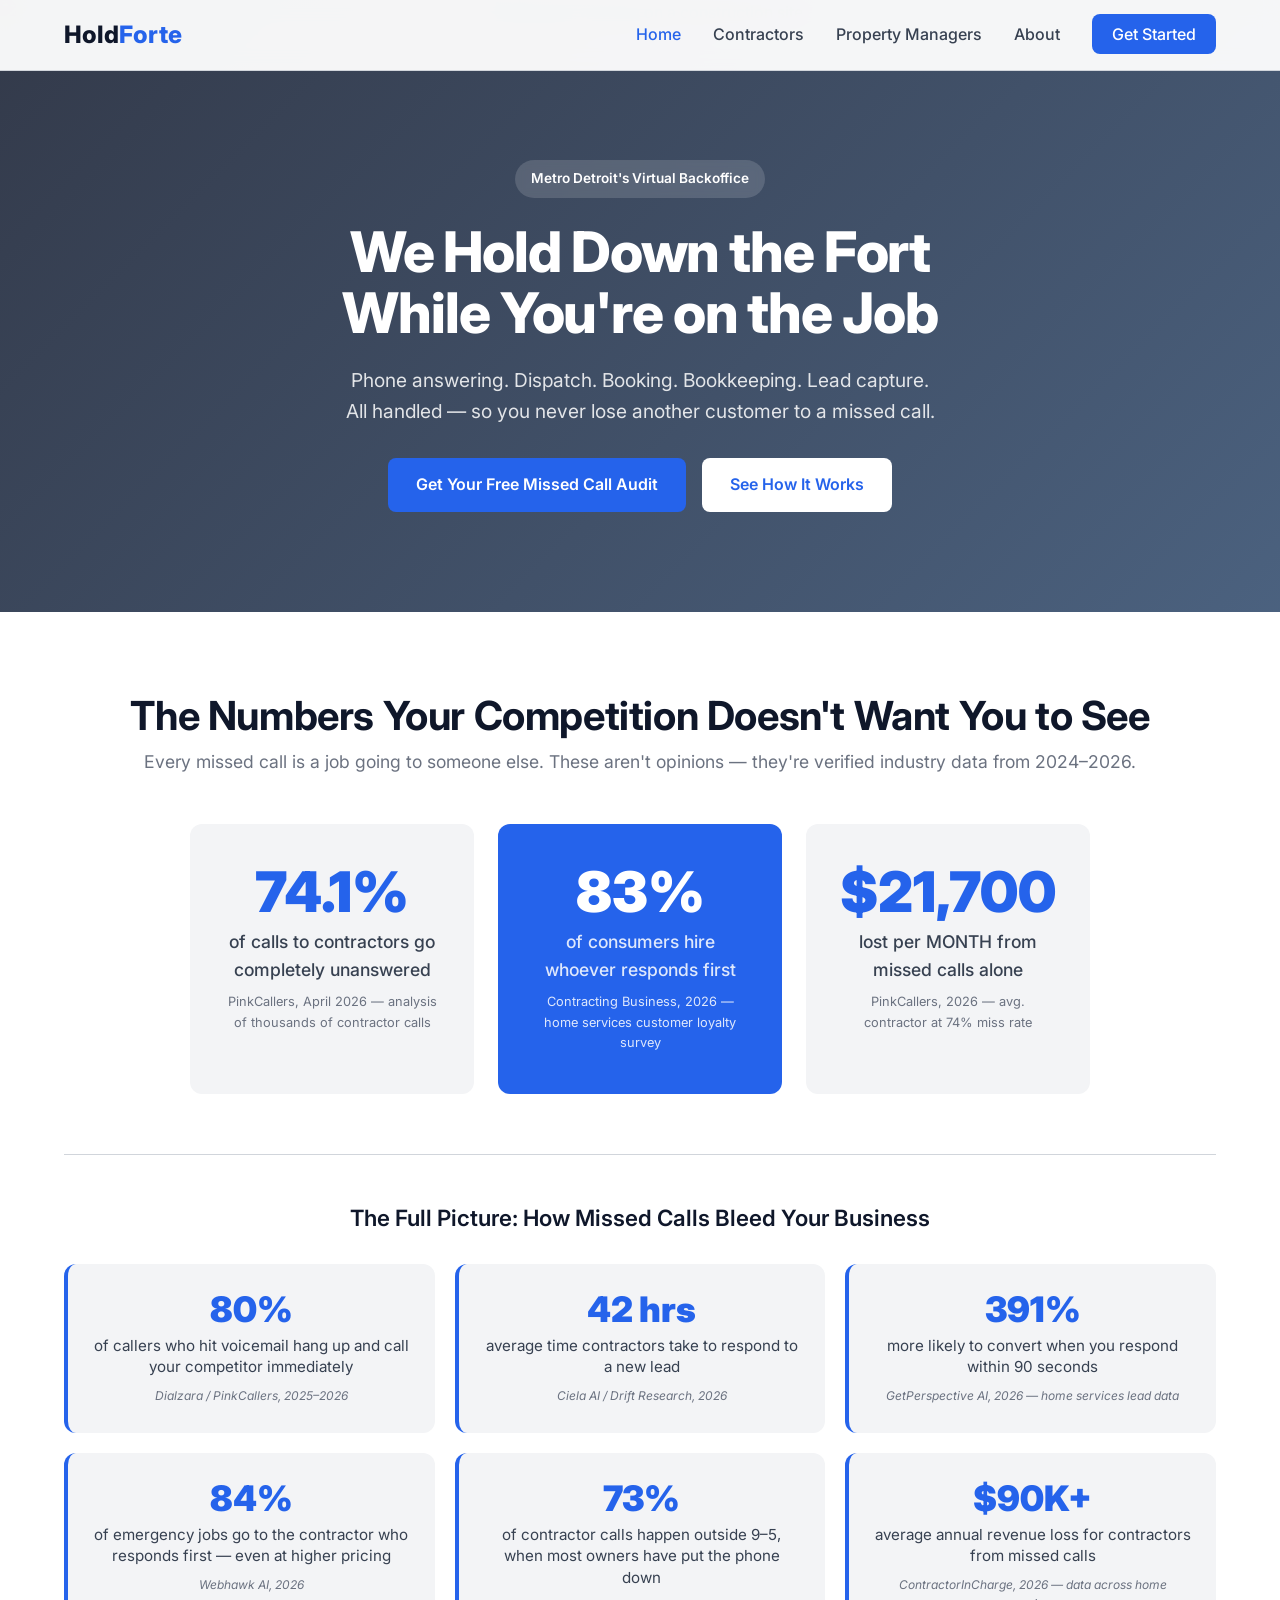
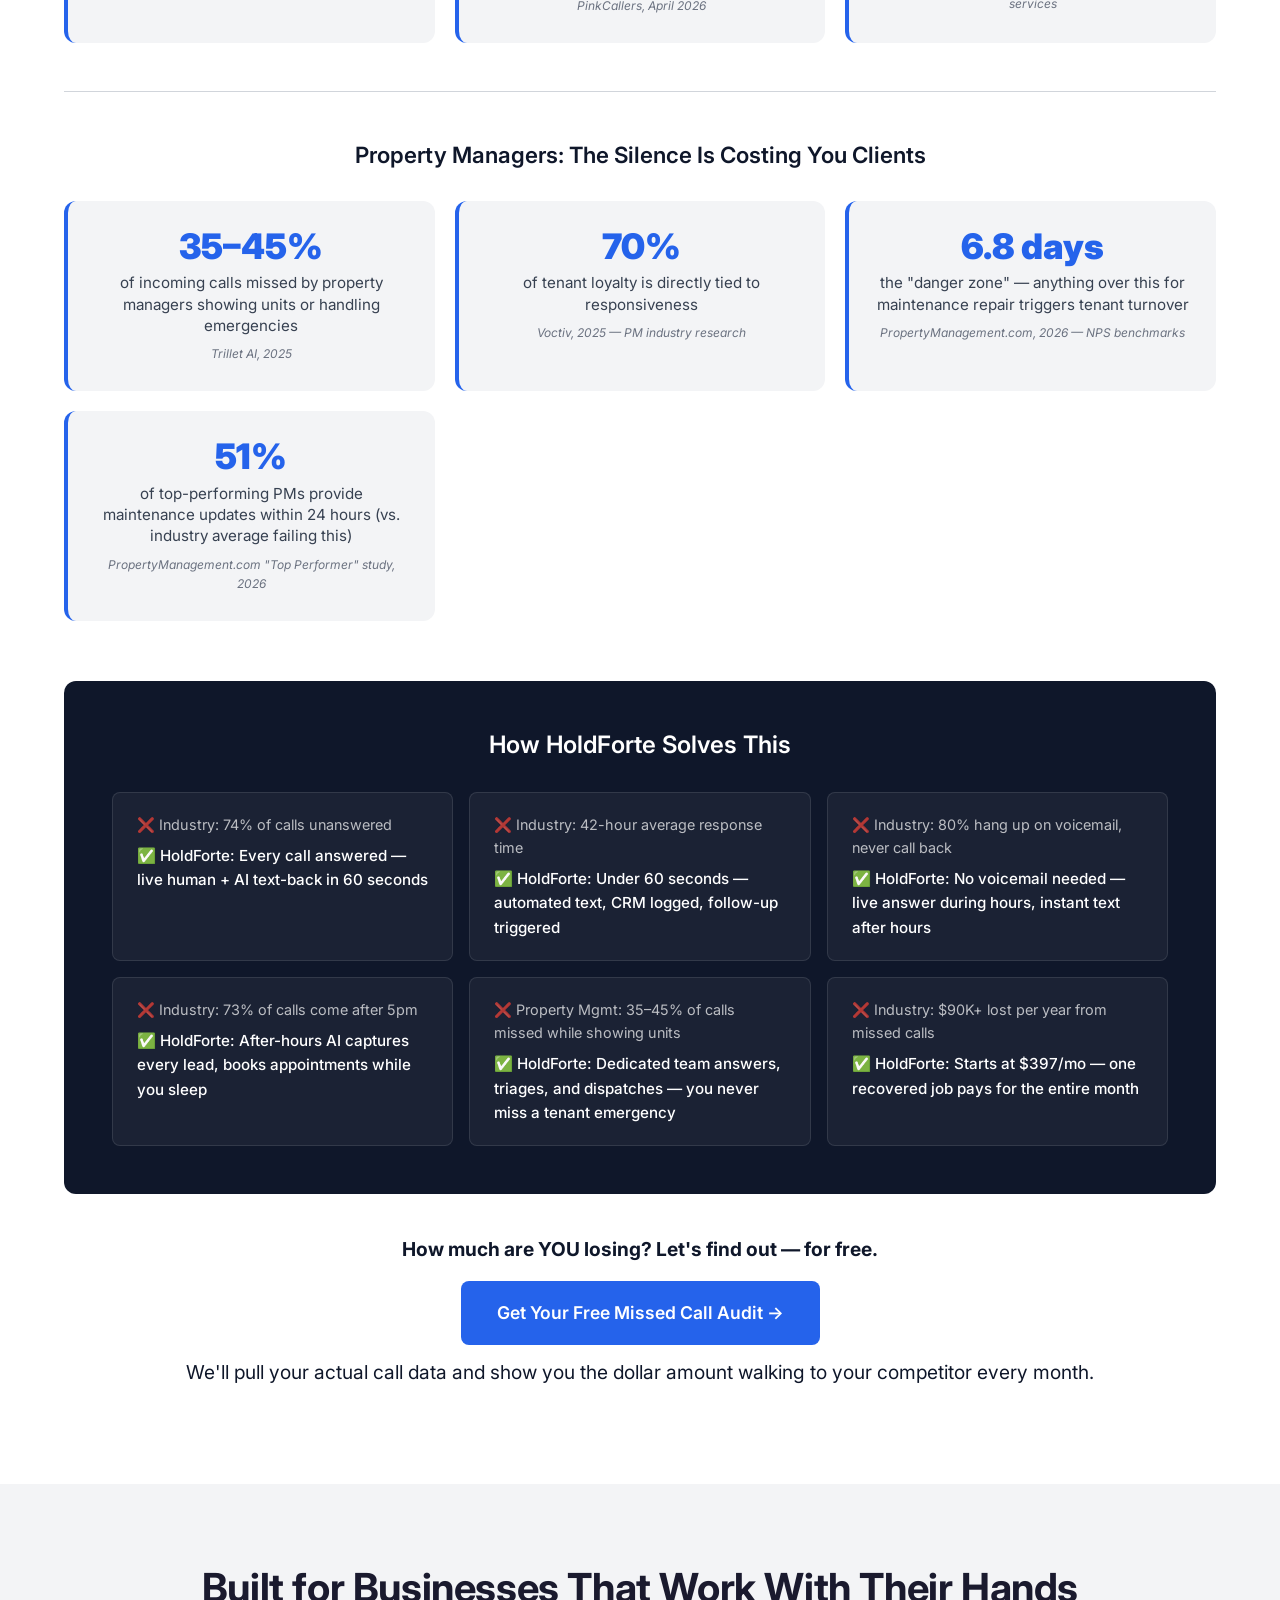
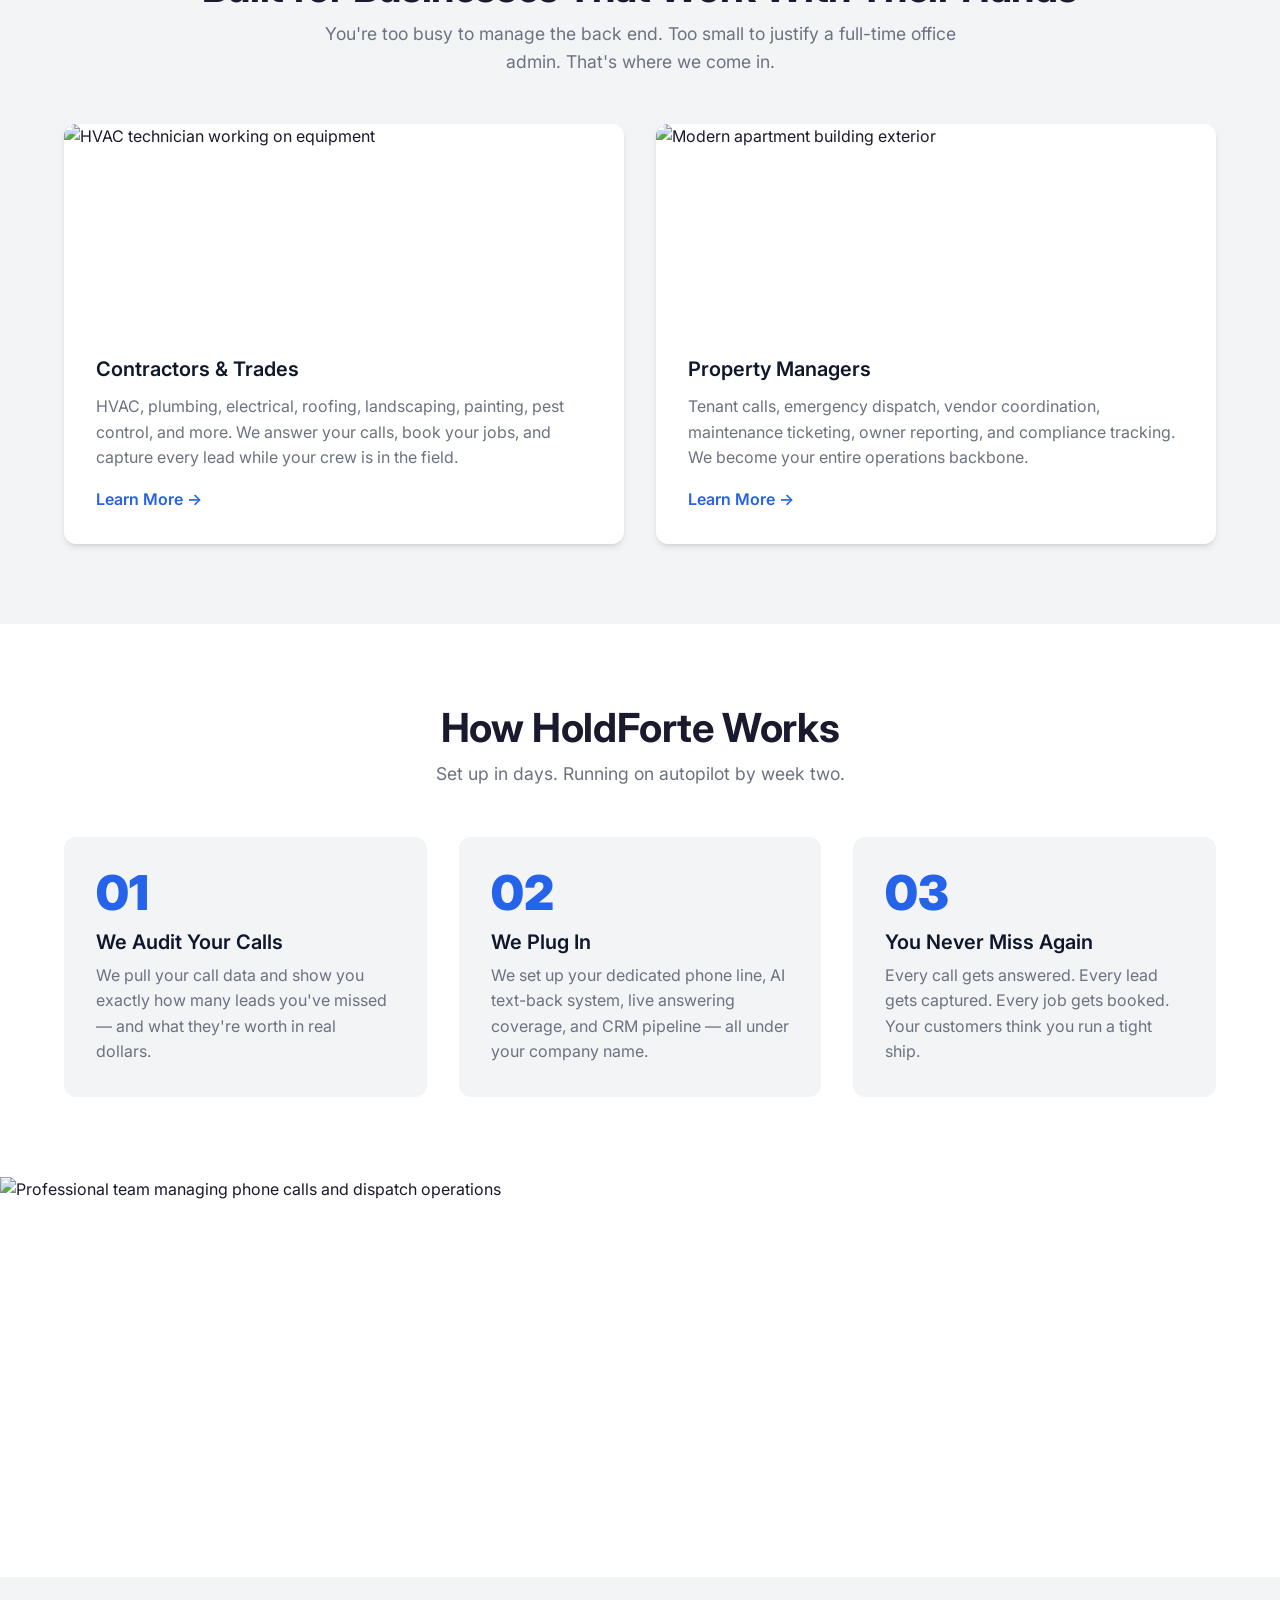
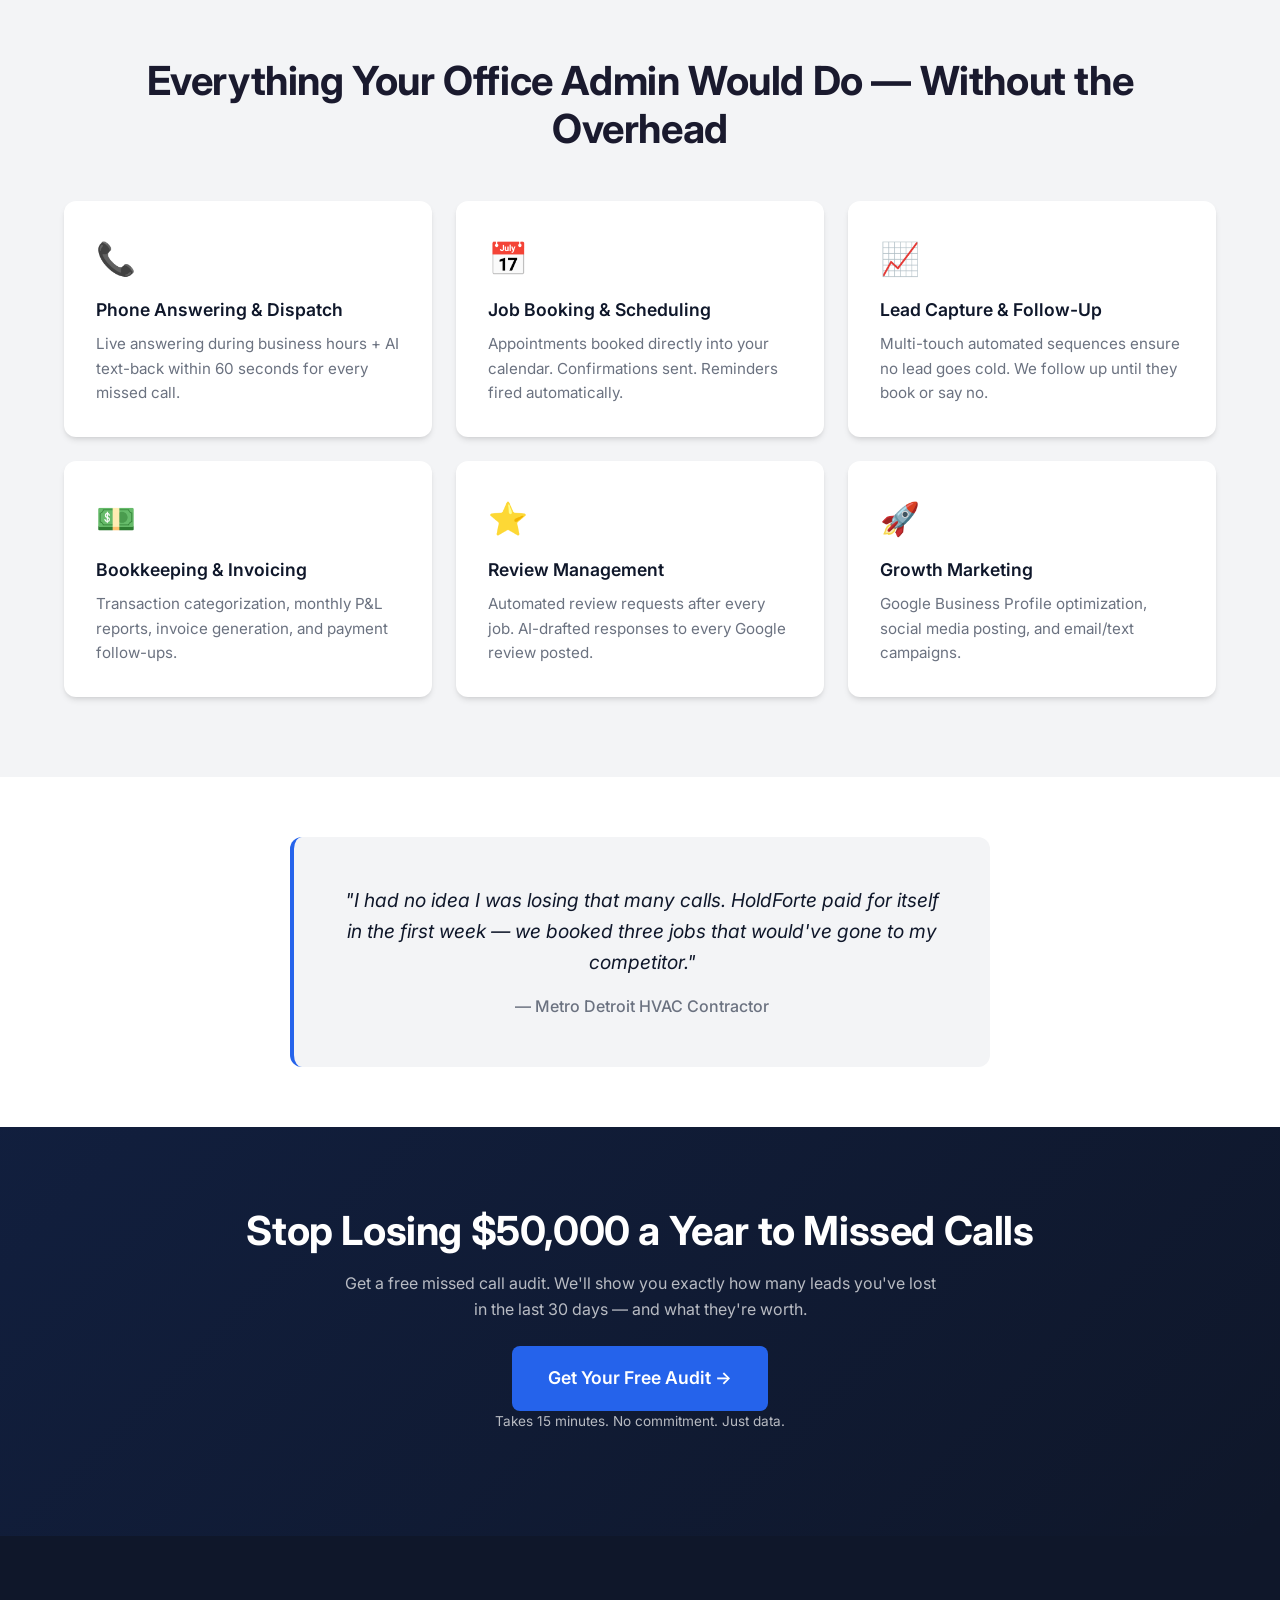
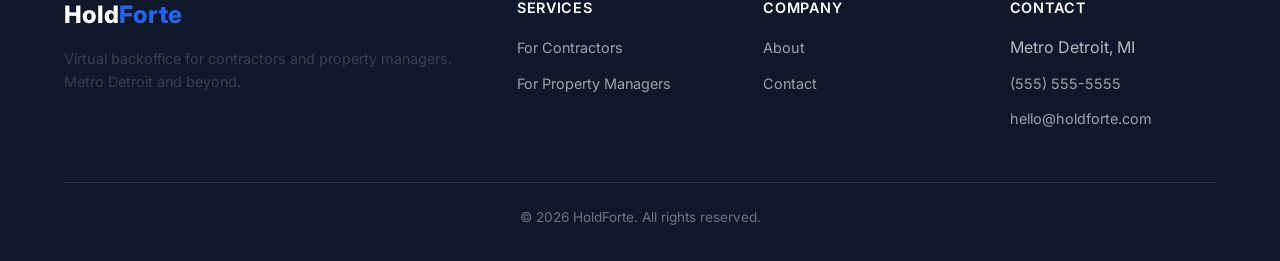
==== commit 7485a09b: "Add comprehensive industry statistics section with sourced data and HoldForte solution tie-in - Upda" ====
--- a/holdforte-site/index.html
+++ b/holdforte-site/index.html
@@ -90,28 +90,127 @@
         <div class="container">
             <div class="stats-header">
                 <h2>The Numbers Your Competition Doesn't Want You to See</h2>
-                <p>Every missed call is a job going to someone else.</p>
+                <p>Every missed call is a job going to someone else. These aren't opinions — they're verified industry data from 2024–2026.</p>
             </div>
             <div class="stats-grid">
                 <div class="stat-card">
-                    <div class="stat-number">62%</div>
-                    <div class="stat-label">of calls to contractors go unanswered</div>
-                    <div class="stat-source">Industry average during working hours</div>
+                    <div class="stat-number">74.1%</div>
+                    <div class="stat-label">of calls to contractors go completely unanswered</div>
+                    <div class="stat-source">PinkCallers, April 2026 — analysis of thousands of contractor calls</div>
                 </div>
                 <div class="stat-card stat-card-highlight">
-                    <div class="stat-number">78%</div>
-                    <div class="stat-label">of customers hire whoever answers first</div>
-                    <div class="stat-source">First-responder advantage wins the job</div>
+                    <div class="stat-number">83%</div>
+                    <div class="stat-label">of consumers hire whoever responds first</div>
+                    <div class="stat-source">Contracting Business, 2026 — home services customer loyalty survey</div>
                 </div>
                 <div class="stat-card">
-                    <div class="stat-number">$50K+</div>
-                    <div class="stat-label">lost per year from missed calls alone</div>
-                    <div class="stat-source">Average for plumbing & HVAC businesses</div>
-                </div>
-            </div>
+                    <div class="stat-number">$21,700</div>
+                    <div class="stat-label">lost per MONTH from missed calls alone</div>
+                    <div class="stat-source">PinkCallers, 2026 — avg. contractor at 74% miss rate</div>
+                </div>
+            </div>
+
+            <!-- Extended Stats Grid -->
+            <div class="extended-stats">
+                <h3>The Full Picture: How Missed Calls Bleed Your Business</h3>
+                <div class="extended-stats-grid">
+                    <div class="ext-stat">
+                        <div class="ext-stat-number">80%</div>
+                        <div class="ext-stat-label">of callers who hit voicemail hang up and call your competitor immediately</div>
+                        <div class="ext-stat-source">Dialzara / PinkCallers, 2025–2026</div>
+                    </div>
+                    <div class="ext-stat">
+                        <div class="ext-stat-number">42 hrs</div>
+                        <div class="ext-stat-label">average time contractors take to respond to a new lead</div>
+                        <div class="ext-stat-source">Ciela AI / Drift Research, 2026</div>
+                    </div>
+                    <div class="ext-stat">
+                        <div class="ext-stat-number">391%</div>
+                        <div class="ext-stat-label">more likely to convert when you respond within 90 seconds</div>
+                        <div class="ext-stat-source">GetPerspective AI, 2026 — home services lead data</div>
+                    </div>
+                    <div class="ext-stat">
+                        <div class="ext-stat-number">84%</div>
+                        <div class="ext-stat-label">of emergency jobs go to the contractor who responds first — even at higher pricing</div>
+                        <div class="ext-stat-source">Webhawk AI, 2026</div>
+                    </div>
+                    <div class="ext-stat">
+                        <div class="ext-stat-number">73%</div>
+                        <div class="ext-stat-label">of contractor calls happen outside 9–5, when most owners have put the phone down</div>
+                        <div class="ext-stat-source">PinkCallers, April 2026</div>
+                    </div>
+                    <div class="ext-stat">
+                        <div class="ext-stat-number">$90K+</div>
+                        <div class="ext-stat-label">average annual revenue loss for contractors from missed calls</div>
+                        <div class="ext-stat-source">ContractorInCharge, 2026 — data across home services</div>
+                    </div>
+                </div>
+            </div>
+
+            <!-- Property Manager Stats -->
+            <div class="extended-stats pm-stats">
+                <h3>Property Managers: The Silence Is Costing You Clients</h3>
+                <div class="extended-stats-grid">
+                    <div class="ext-stat">
+                        <div class="ext-stat-number">35–45%</div>
+                        <div class="ext-stat-label">of incoming calls missed by property managers showing units or handling emergencies</div>
+                        <div class="ext-stat-source">Trillet AI, 2025</div>
+                    </div>
+                    <div class="ext-stat">
+                        <div class="ext-stat-number">70%</div>
+                        <div class="ext-stat-label">of tenant loyalty is directly tied to responsiveness</div>
+                        <div class="ext-stat-source">Voctiv, 2025 — PM industry research</div>
+                    </div>
+                    <div class="ext-stat">
+                        <div class="ext-stat-number">6.8 days</div>
+                        <div class="ext-stat-label">the "danger zone" — anything over this for maintenance repair triggers tenant turnover</div>
+                        <div class="ext-stat-source">PropertyManagement.com, 2026 — NPS benchmarks</div>
+                    </div>
+                    <div class="ext-stat">
+                        <div class="ext-stat-number">51%</div>
+                        <div class="ext-stat-label">of top-performing PMs provide maintenance updates within 24 hours (vs. industry average failing this)</div>
+                        <div class="ext-stat-source">PropertyManagement.com "Top Performer" study, 2026</div>
+                    </div>
+                </div>
+            </div>
+
+            <!-- The Solution Tie-In -->
+            <div class="solution-bridge">
+                <div class="solution-bridge-content">
+                    <h3>How HoldForte Solves This</h3>
+                    <div class="solution-grid">
+                        <div class="solution-item">
+                            <div class="solution-problem">&#10060; Industry: 74% of calls unanswered</div>
+                            <div class="solution-fix">&#9989; HoldForte: Every call answered — live human + AI text-back in 60 seconds</div>
+                        </div>
+                        <div class="solution-item">
+                            <div class="solution-problem">&#10060; Industry: 42-hour average response time</div>
+                            <div class="solution-fix">&#9989; HoldForte: Under 60 seconds — automated text, CRM logged, follow-up triggered</div>
+                        </div>
+                        <div class="solution-item">
+                            <div class="solution-problem">&#10060; Industry: 80% hang up on voicemail, never call back</div>
+                            <div class="solution-fix">&#9989; HoldForte: No voicemail needed — live answer during hours, instant text after hours</div>
+                        </div>
+                        <div class="solution-item">
+                            <div class="solution-problem">&#10060; Industry: 73% of calls come after 5pm</div>
+                            <div class="solution-fix">&#9989; HoldForte: After-hours AI captures every lead, books appointments while you sleep</div>
+                        </div>
+                        <div class="solution-item">
+                            <div class="solution-problem">&#10060; Property Mgmt: 35–45% of calls missed while showing units</div>
+                            <div class="solution-fix">&#9989; HoldForte: Dedicated team answers, triages, and dispatches — you never miss a tenant emergency</div>
+                        </div>
+                        <div class="solution-item">
+                            <div class="solution-problem">&#10060; Industry: $90K+ lost per year from missed calls</div>
+                            <div class="solution-fix">&#9989; HoldForte: Starts at $397/mo — one recovered job pays for the entire month</div>
+                        </div>
+                    </div>
+                </div>
+            </div>
+
             <div class="stats-cta">
-                <p><strong>How much are YOU losing?</strong></p>
-                <a href="contact.html" class="btn btn-primary">Find Out Free &rarr;</a>
+                <p><strong>How much are YOU losing? Let's find out — for free.</strong></p>
+                <a href="contact.html" class="btn btn-primary btn-large">Get Your Free Missed Call Audit &rarr;</a>
+                <p class="cta-note">We'll pull your actual call data and show you the dollar amount walking to your competitor every month.</p>
             </div>
         </div>
     </section>
--- a/holdforte-site/styles.css
+++ b/holdforte-site/styles.css
@@ -276,6 +276,24 @@
 .footer-bottom { border-top: 1px solid rgba(255,255,255,0.1); padding-top: 24px; text-align: center; }
 .footer-bottom p { font-size: 0.85rem; color: rgba(255,255,255,0.4); }
 
+
+/* ===== EXTENDED STATS ===== */
+.extended-stats { margin-top: 60px; padding-top: 48px; border-top: 1px solid var(--gray-300); }
+.extended-stats h3 { text-align: center; margin-bottom: 32px; color: var(--dark); font-size: 1.4rem; }
+.pm-stats { margin-top: 48px; padding-top: 48px; }
+.extended-stats-grid { display: grid; grid-template-columns: repeat(auto-fit, minmax(280px, 1fr)); gap: 20px; }
+.ext-stat { background: var(--gray-100); padding: 28px 24px; border-radius: var(--radius); text-align: center; border-left: 4px solid var(--primary); }
+.ext-stat-number { font-size: 2.2rem; font-weight: 900; color: var(--primary); line-height: 1; margin-bottom: 8px; }
+.ext-stat-label { font-size: 0.95rem; color: var(--gray-700); line-height: 1.4; margin-bottom: 8px; }
+.ext-stat-source { font-size: 0.75rem; color: var(--gray-500); font-style: italic; }
+
+/* ===== SOLUTION BRIDGE ===== */
+.solution-bridge { margin-top: 60px; padding: 48px; background: var(--dark); border-radius: var(--radius); }
+.solution-bridge-content h3 { color: var(--white); text-align: center; margin-bottom: 32px; font-size: 1.5rem; }
+.solution-grid { display: grid; grid-template-columns: repeat(auto-fit, minmax(340px, 1fr)); gap: 16px; }
+.solution-item { background: rgba(255,255,255,0.05); padding: 20px 24px; border-radius: 8px; border: 1px solid rgba(255,255,255,0.1); }
+.solution-problem { color: rgba(255,255,255,0.7); font-size: 0.9rem; margin-bottom: 8px; }
+.solution-fix { color: var(--white); font-size: 0.95rem; font-weight: 500; }
 
 /* ===== RESPONSIVE ===== */
 @media (max-width: 768px) {
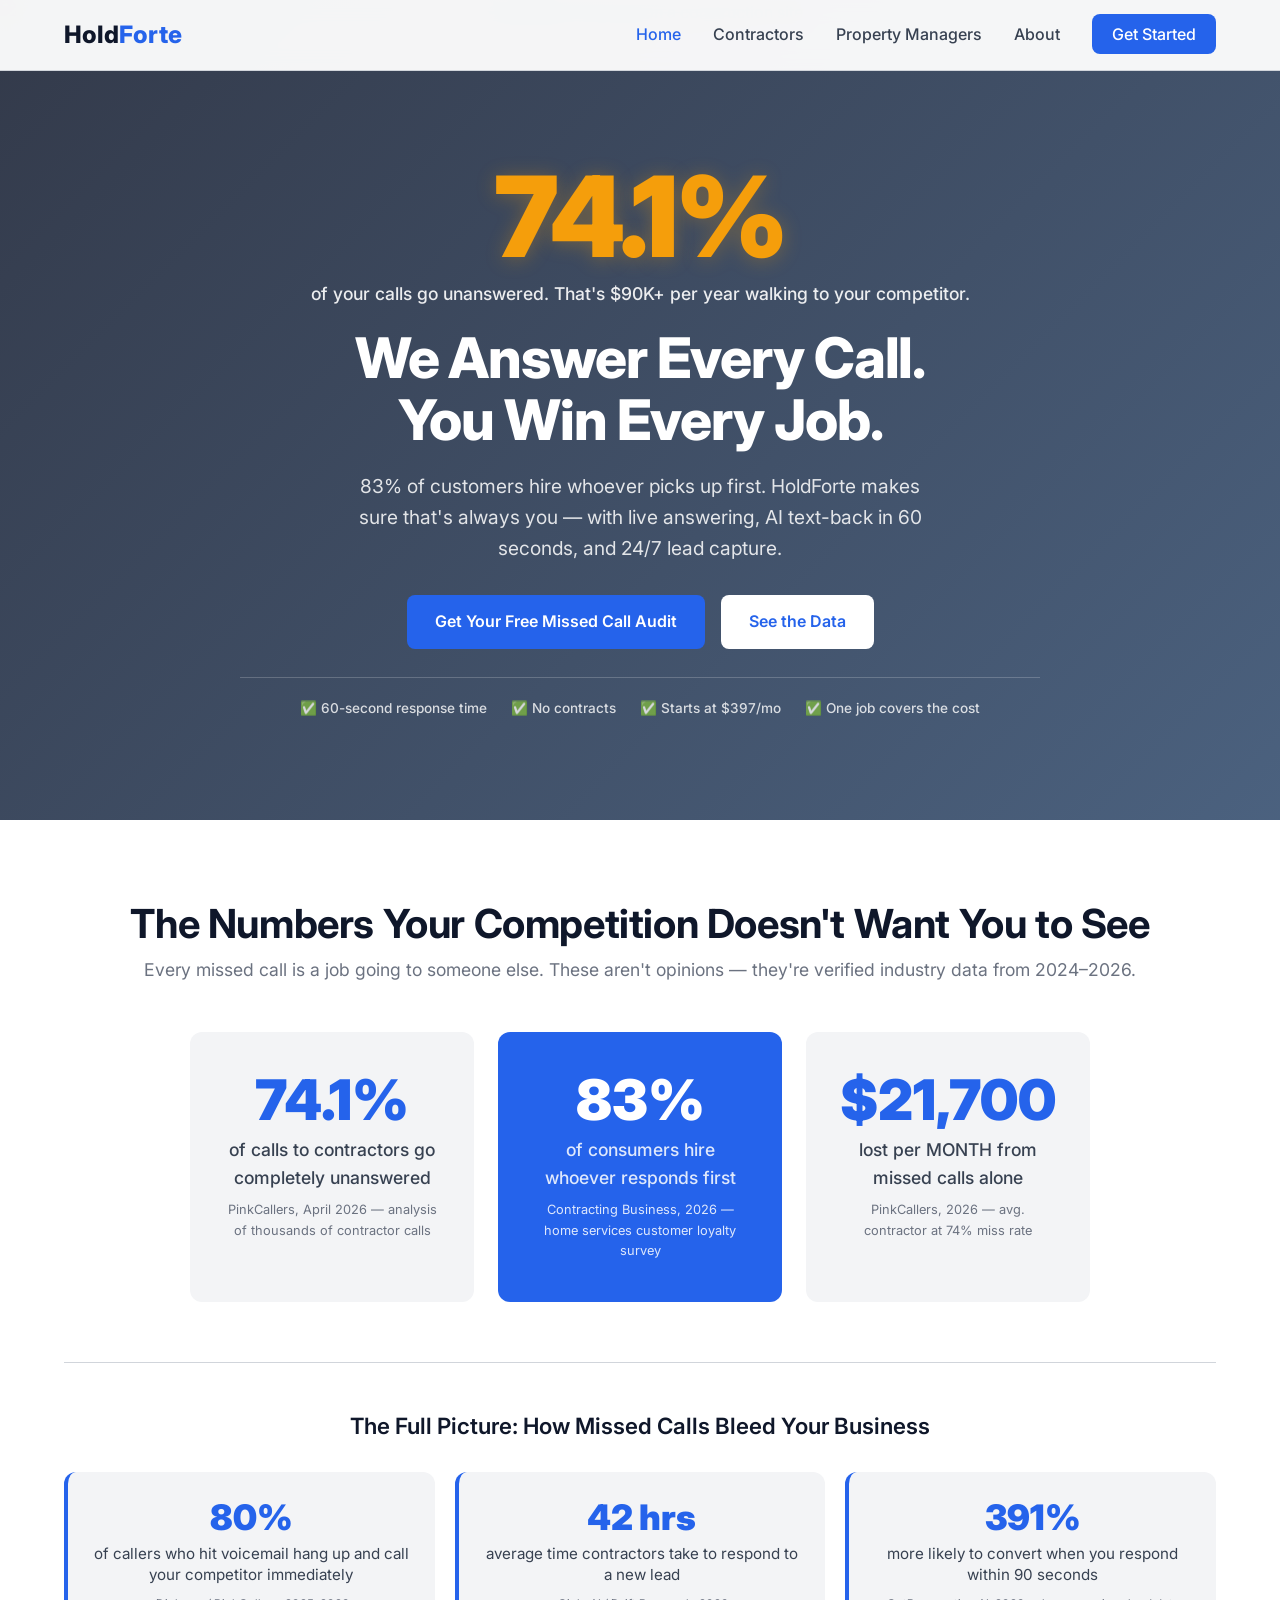
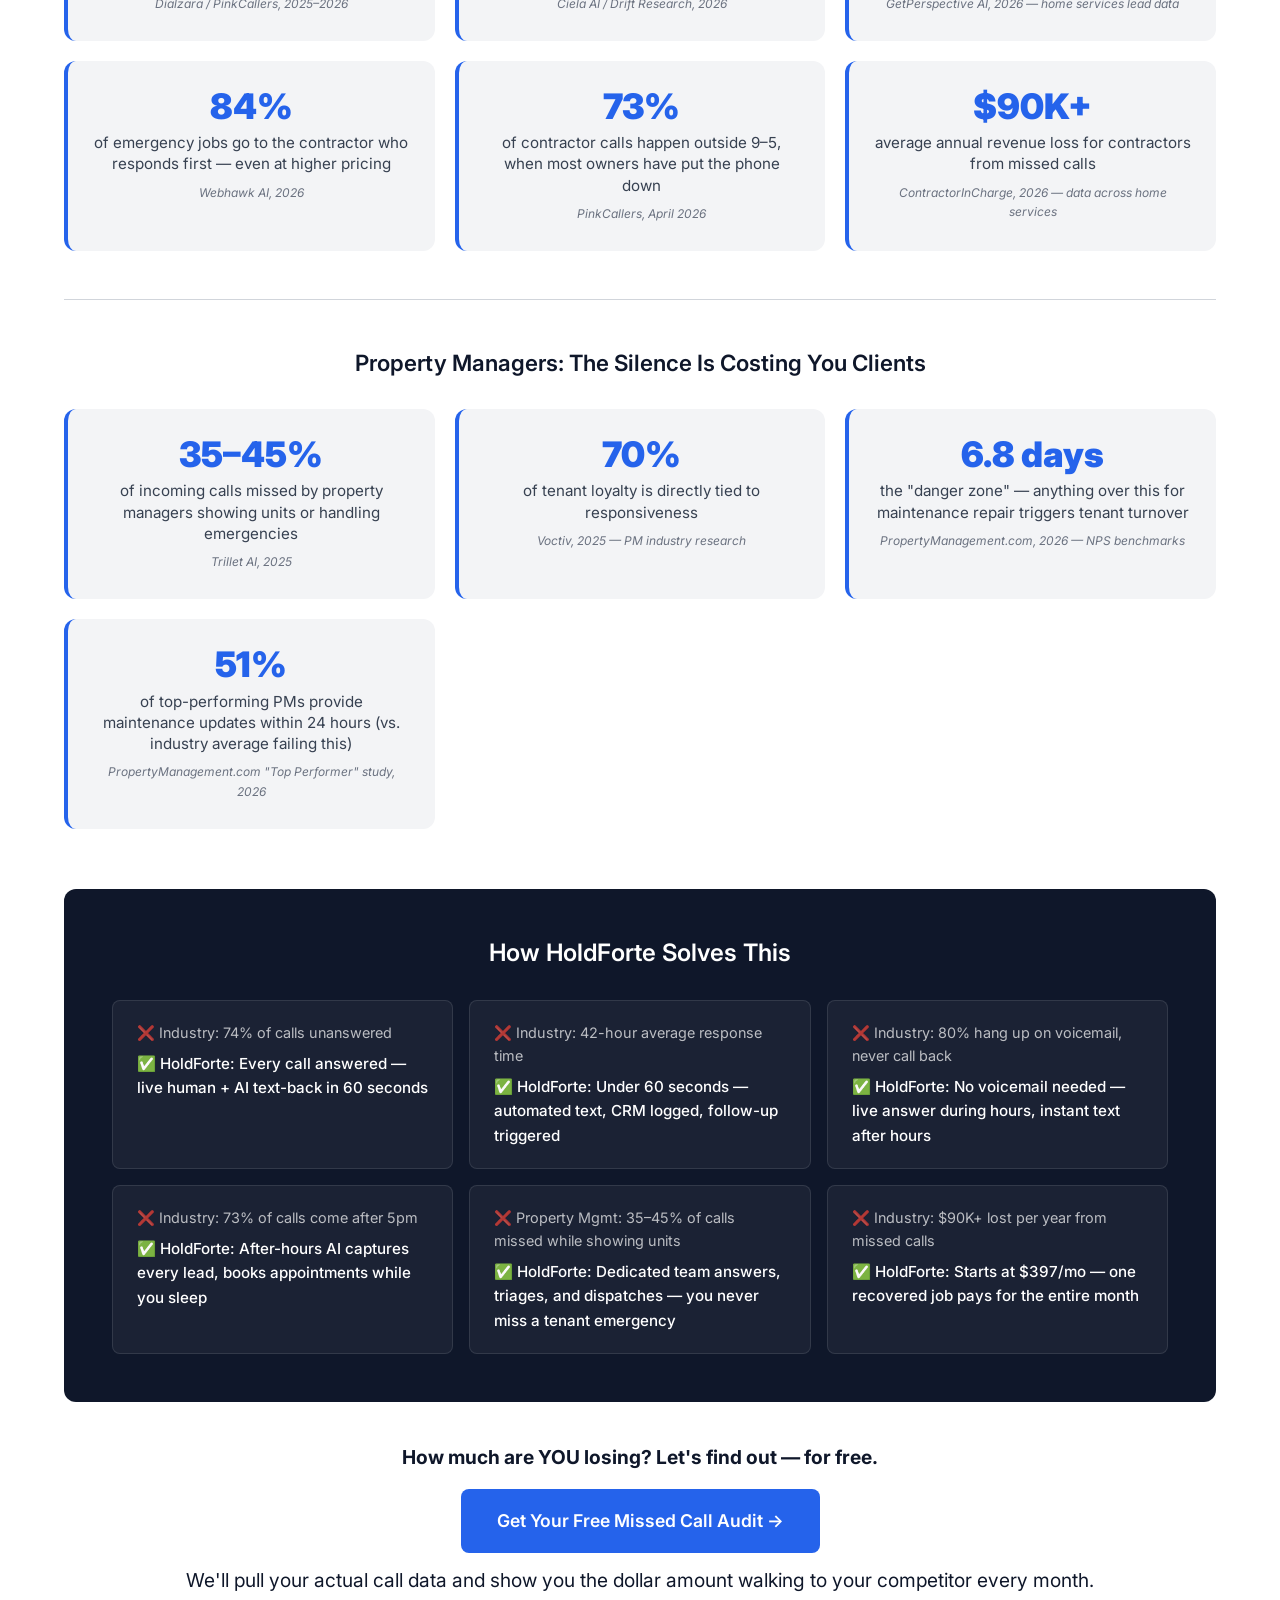
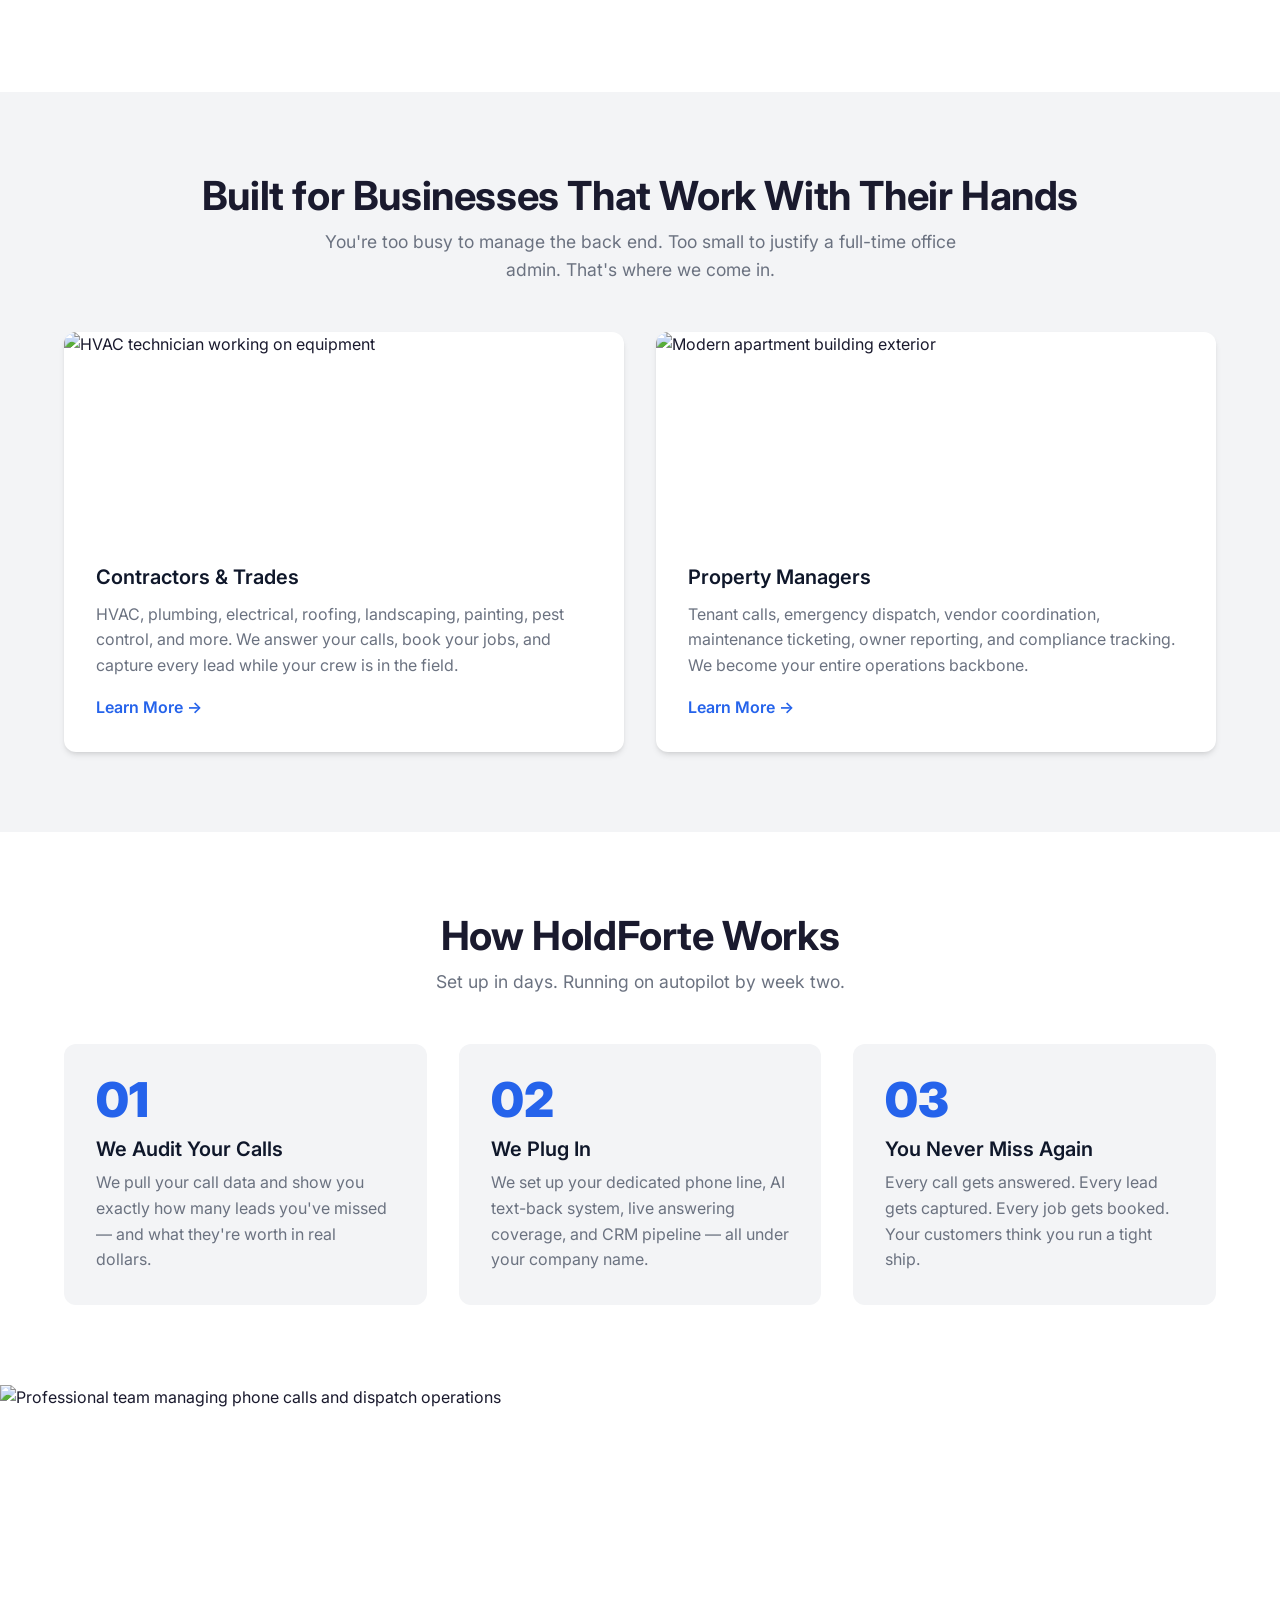
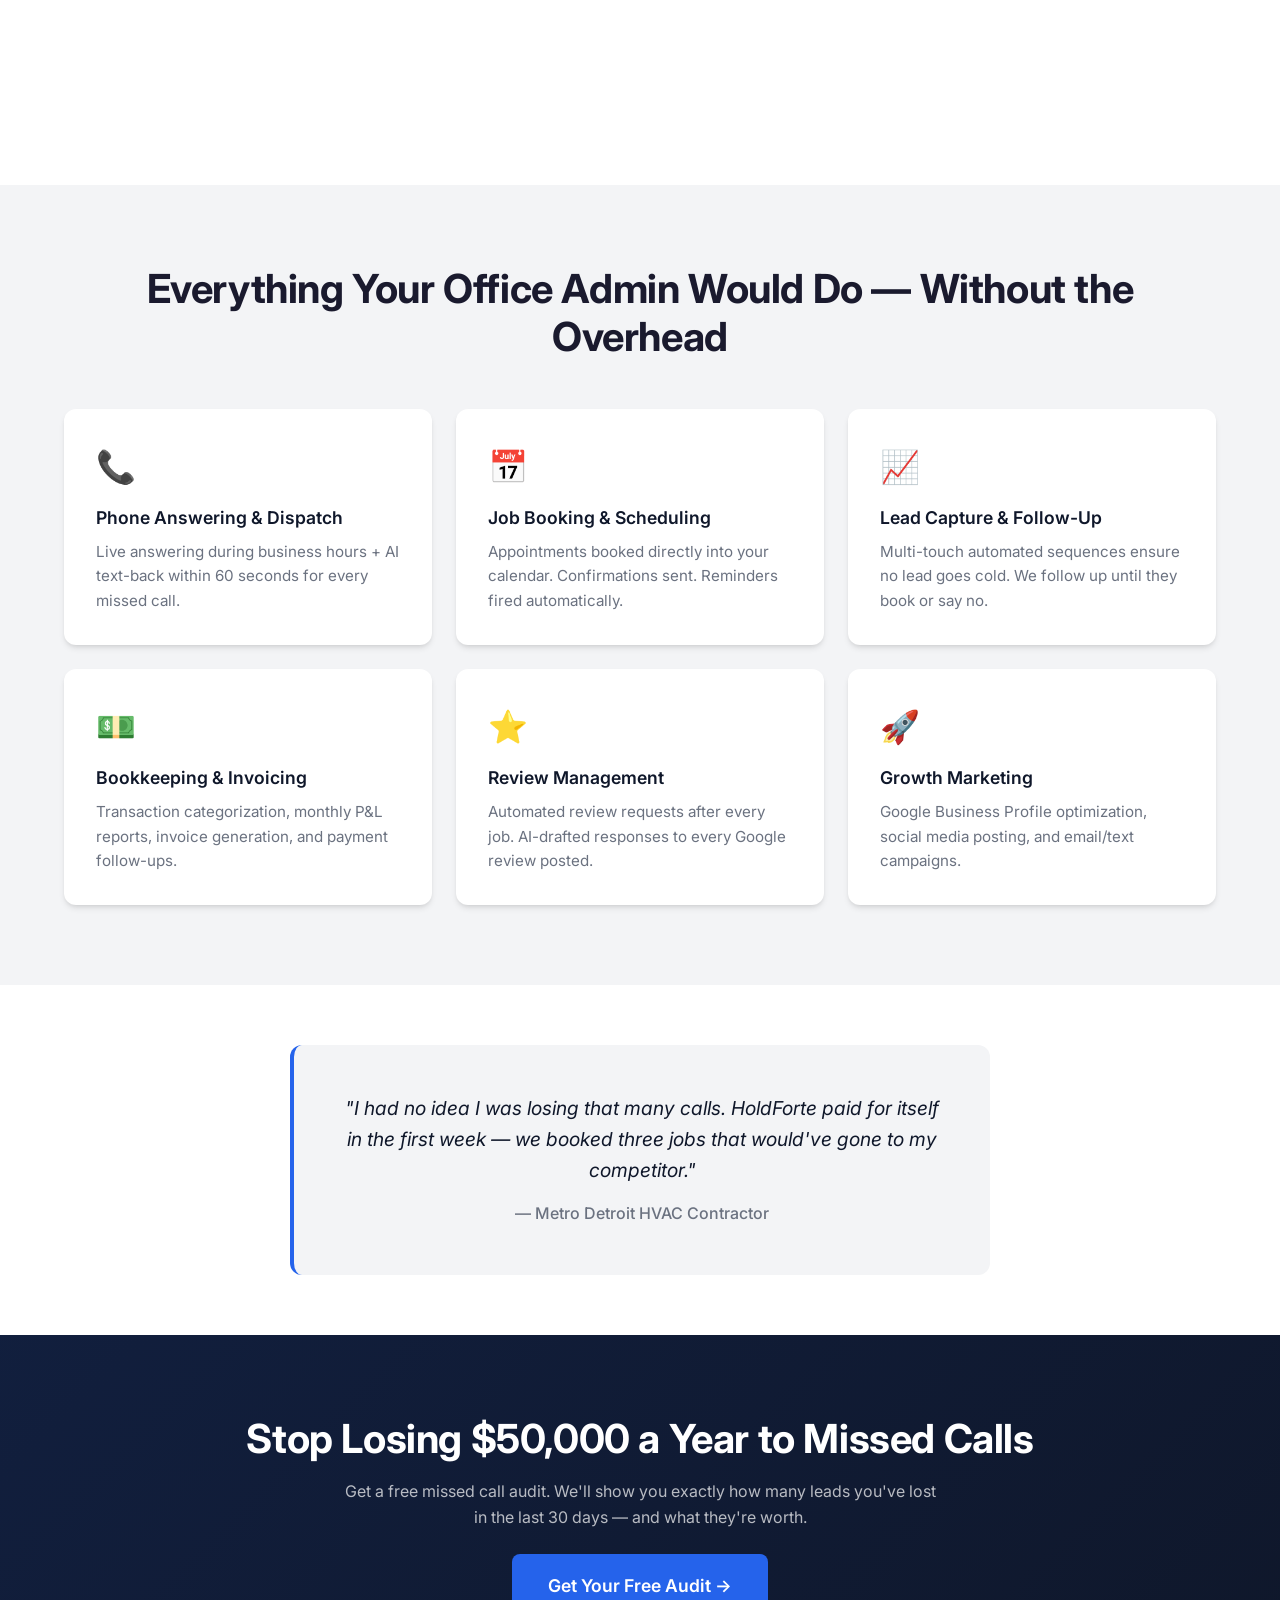
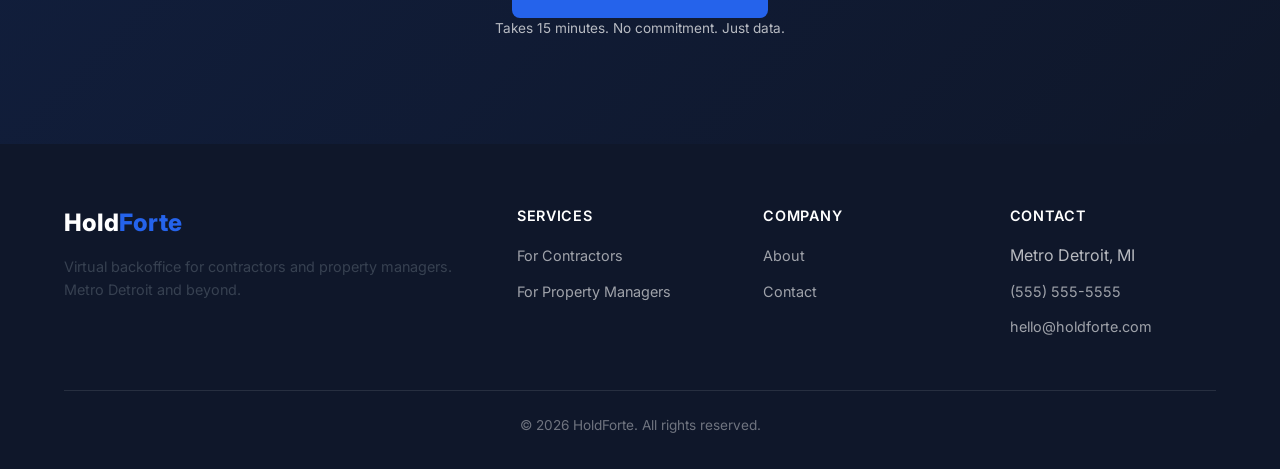
==== commit 8178f4ea: "Add complete marketing suite: sales scripts, flyers, business cards, social ads, master guide Market" ====
--- a/holdforte-site/index.html
+++ b/holdforte-site/index.html
@@ -68,25 +68,34 @@
         </div>
     </nav>
 
-    <!-- Hero Section with Background Image -->
+    <!-- Hero Section — STAT-LED -->
     <section class="hero">
         <div class="hero-bg">
             <img src="https://images.unsplash.com/photo-1504307651254-35680f356dfd?w=1400&h=800&fit=crop" alt="Contractor working on a construction site" loading="eager">
         </div>
         <div class="hero-overlay"></div>
         <div class="hero-content">
-            <div class="hero-badge">Metro Detroit's Virtual Backoffice</div>
-            <h1>We Hold Down the Fort<br>While You're on the Job</h1>
-            <p class="hero-subtitle">Phone answering. Dispatch. Booking. Bookkeeping. Lead capture. All handled — so you never lose another customer to a missed call.</p>
+            <div class="hero-stat-lead">
+                <span class="hero-stat-number">74.1%</span>
+                <span class="hero-stat-label">of your calls go unanswered. That's $90K+ per year walking to your competitor.</span>
+            </div>
+            <h1>We Answer Every Call.<br>You Win Every Job.</h1>
+            <p class="hero-subtitle">83% of customers hire whoever picks up first. HoldForte makes sure that's always you — with live answering, AI text-back in 60 seconds, and 24/7 lead capture.</p>
             <div class="hero-cta-group">
                 <a href="contact.html" class="btn btn-primary">Get Your Free Missed Call Audit</a>
-                <a href="#how-it-works" class="btn btn-white">See How It Works</a>
+                <a href="#the-data" class="btn btn-white">See the Data</a>
+            </div>
+            <div class="hero-proof-bar">
+                <span>&#9989; 60-second response time</span>
+                <span>&#9989; No contracts</span>
+                <span>&#9989; Starts at $397/mo</span>
+                <span>&#9989; One job covers the cost</span>
             </div>
         </div>
     </section>
 
     <!-- Pain Stats Section -->
-    <section class="stats-section">
+    <section class="stats-section" id="the-data">
         <div class="container">
             <div class="stats-header">
                 <h2>The Numbers Your Competition Doesn't Want You to See</h2>
--- a/holdforte-site/styles.css
+++ b/holdforte-site/styles.css
@@ -276,6 +276,13 @@
 .footer-bottom { border-top: 1px solid rgba(255,255,255,0.1); padding-top: 24px; text-align: center; }
 .footer-bottom p { font-size: 0.85rem; color: rgba(255,255,255,0.4); }
 
+
+/* ===== HERO STAT-LED ===== */
+.hero-stat-lead { margin-bottom: 20px; }
+.hero-stat-number { display: block; font-size: clamp(4rem, 10vw, 7rem); font-weight: 900; color: var(--accent); line-height: 1; letter-spacing: -0.03em; text-shadow: 0 2px 20px rgba(245,158,11,0.3); }
+.hero-stat-label { display: block; font-size: 1.1rem; color: rgba(255,255,255,0.9); margin-top: 8px; font-weight: 500; }
+.hero-proof-bar { display: flex; gap: 24px; justify-content: center; flex-wrap: wrap; margin-top: 28px; padding-top: 20px; border-top: 1px solid rgba(255,255,255,0.2); }
+.hero-proof-bar span { font-size: 0.85rem; color: rgba(255,255,255,0.8); font-weight: 500; }
 
 /* ===== EXTENDED STATS ===== */
 .extended-stats { margin-top: 60px; padding-top: 48px; border-top: 1px solid var(--gray-300); }
